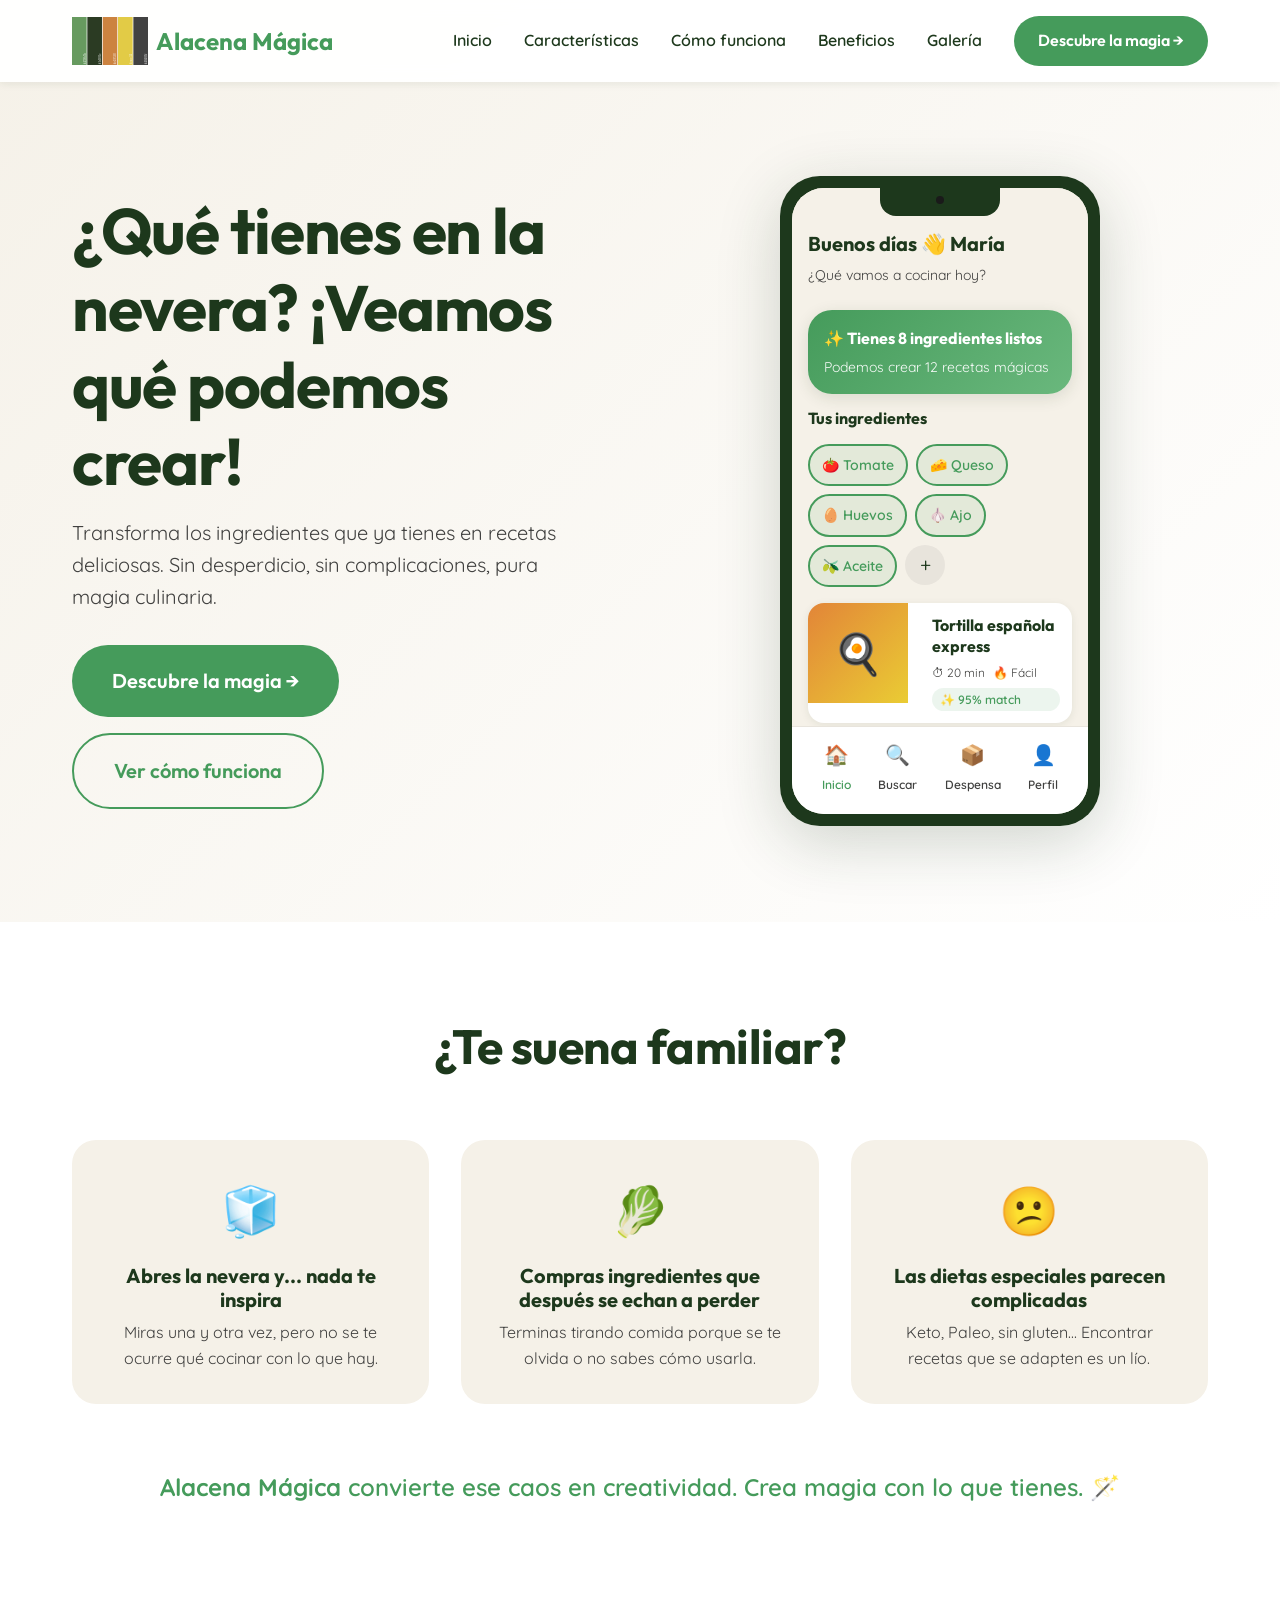
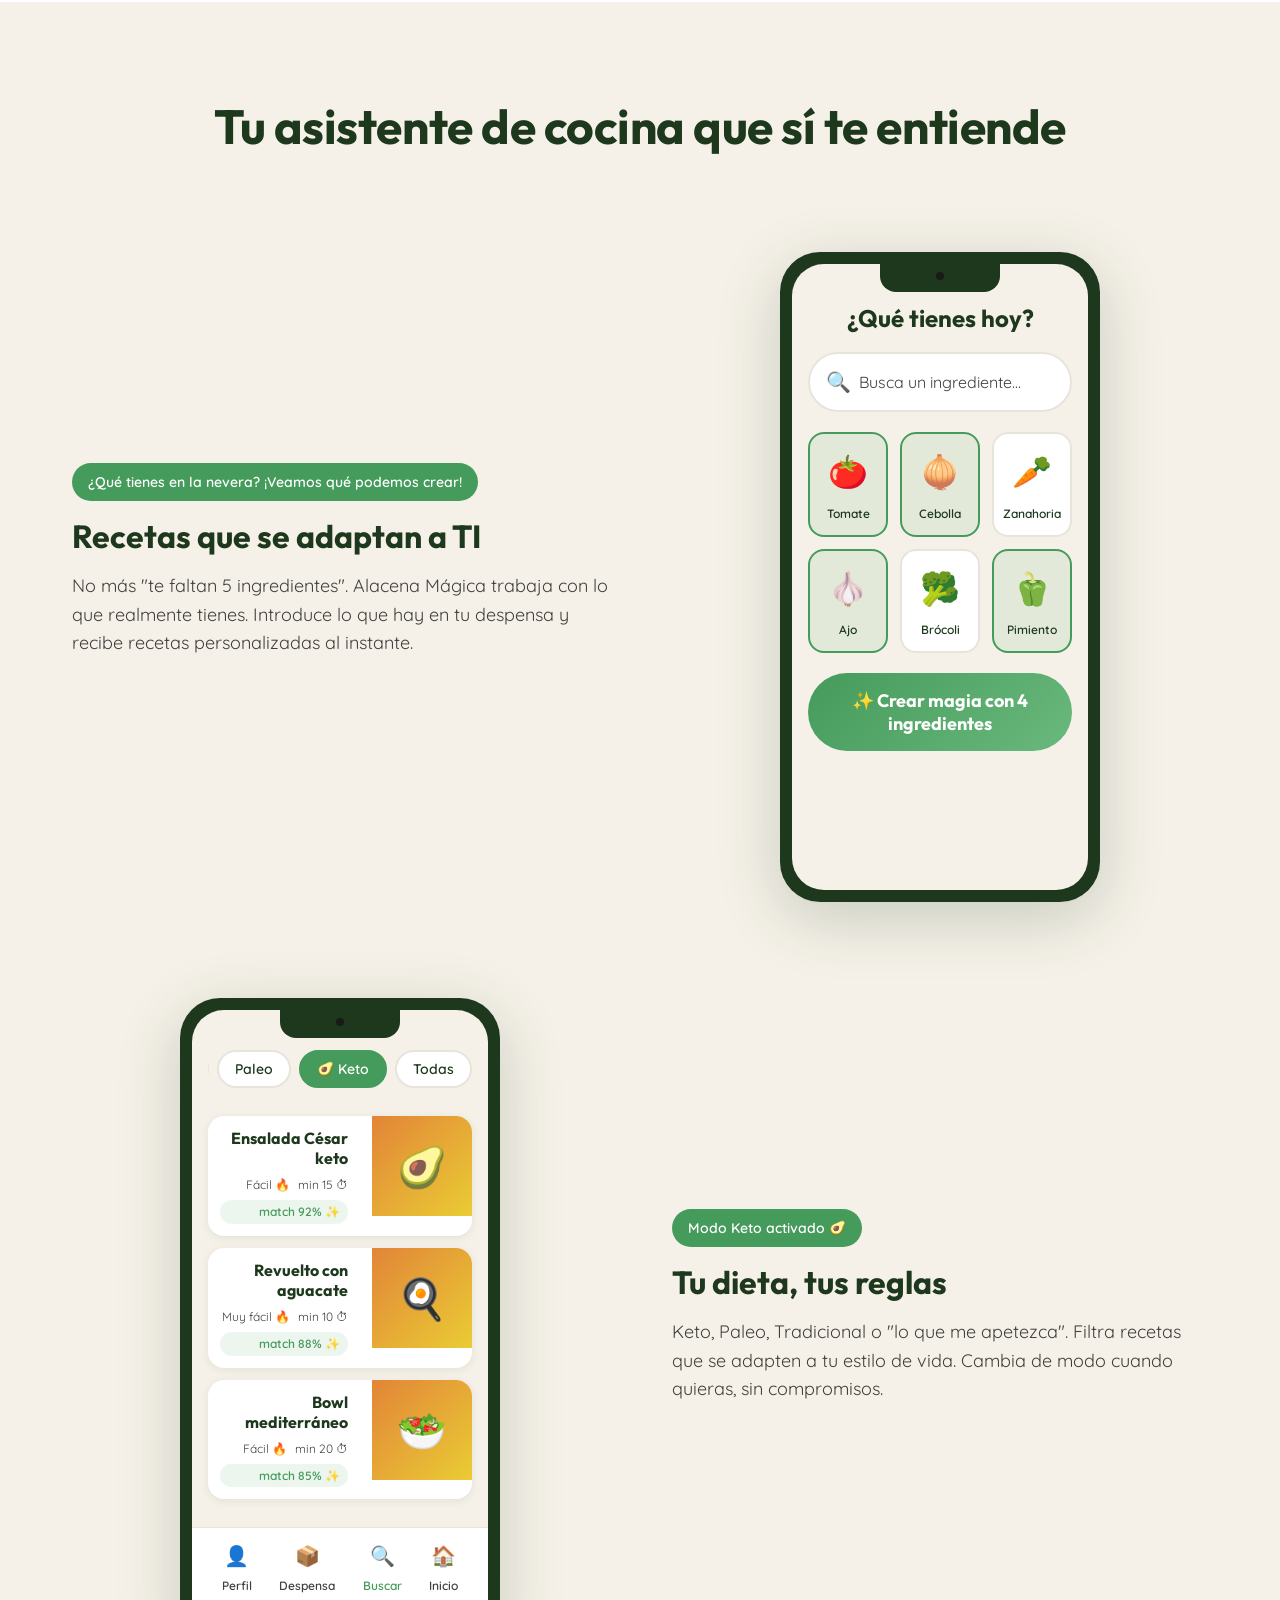
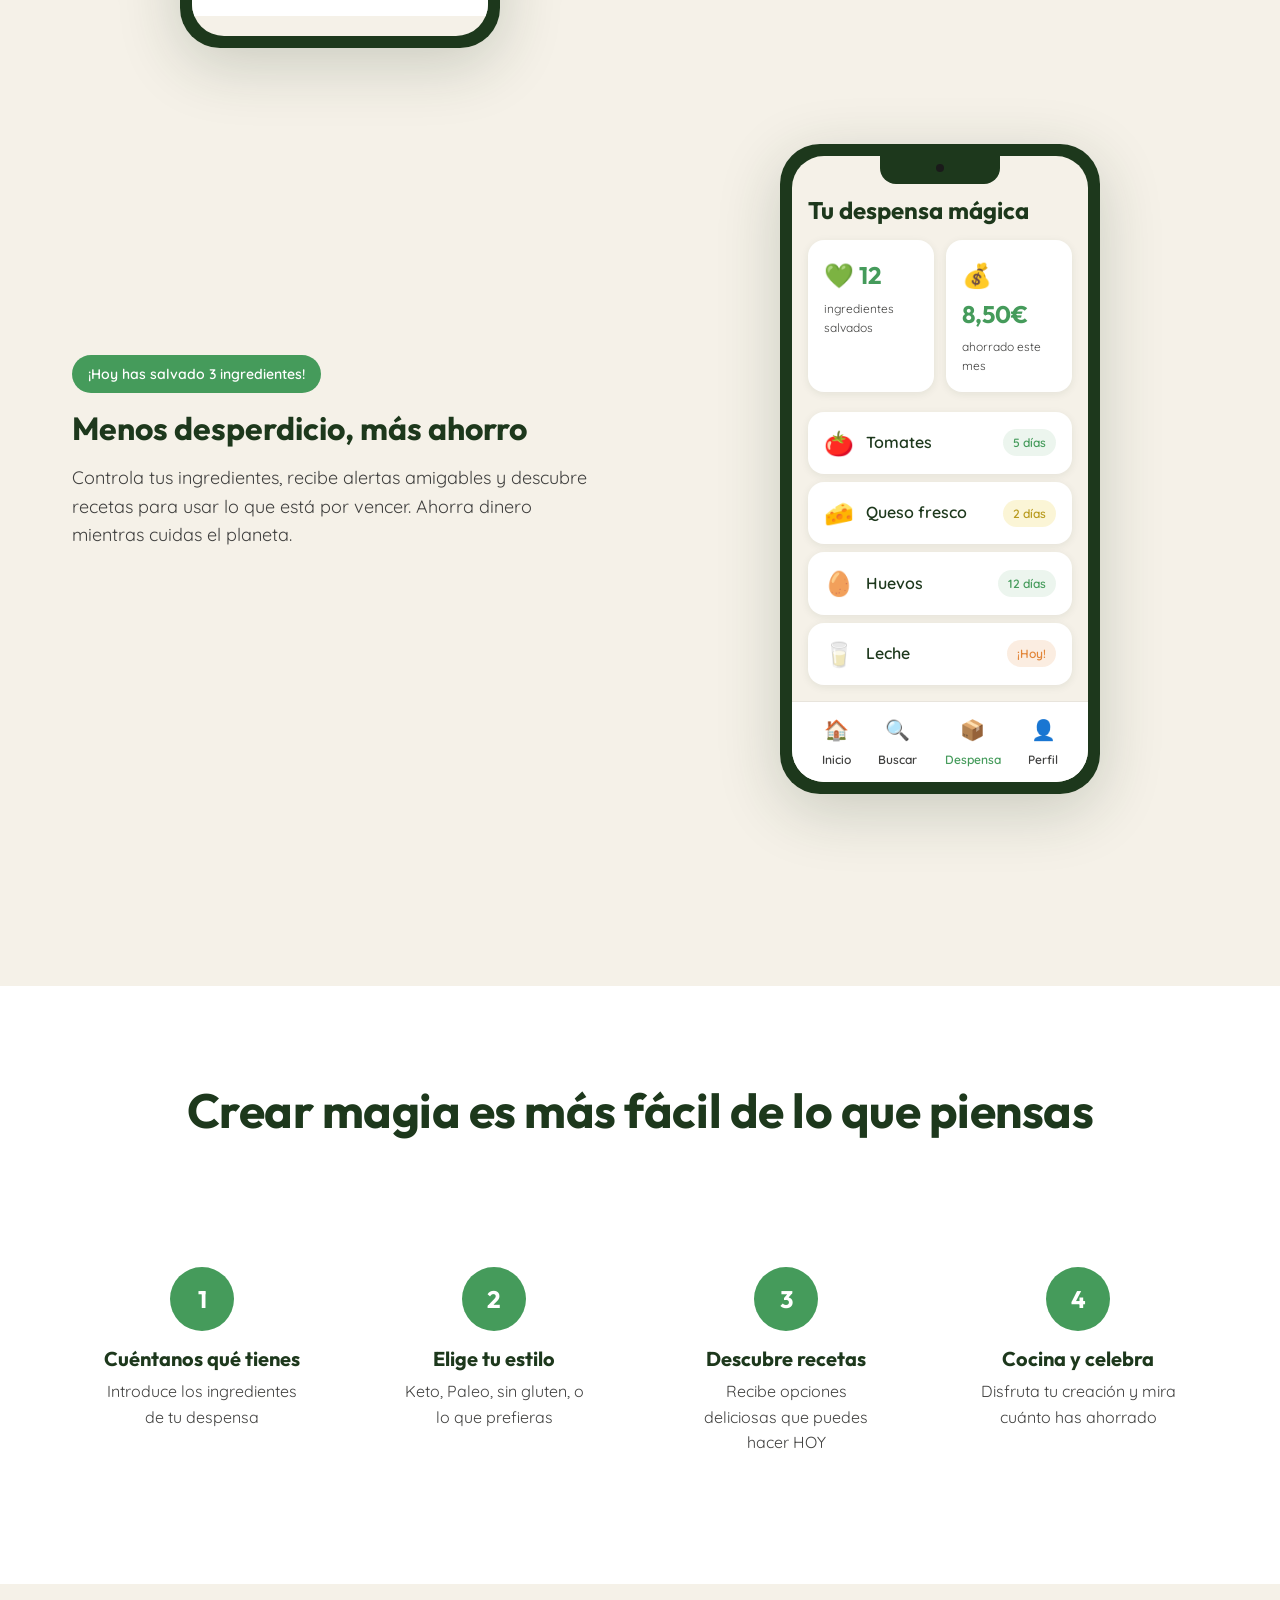
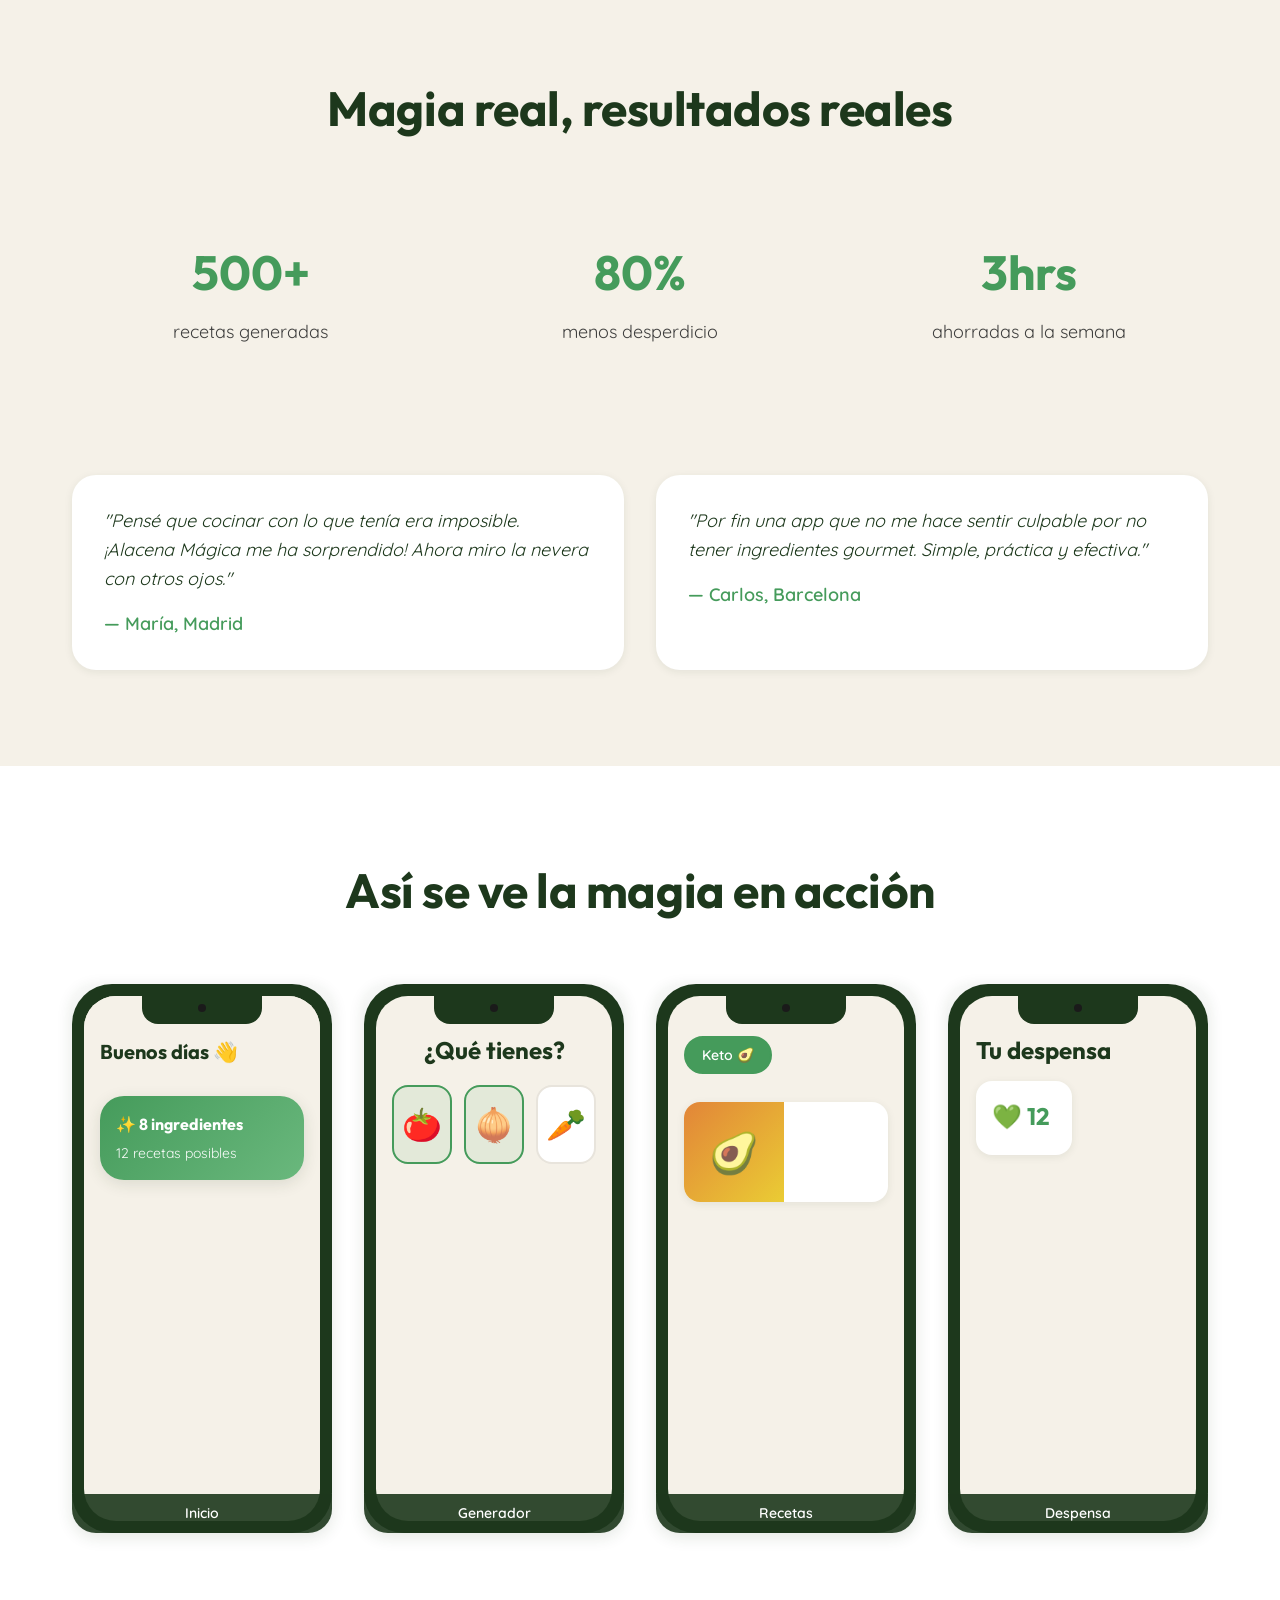
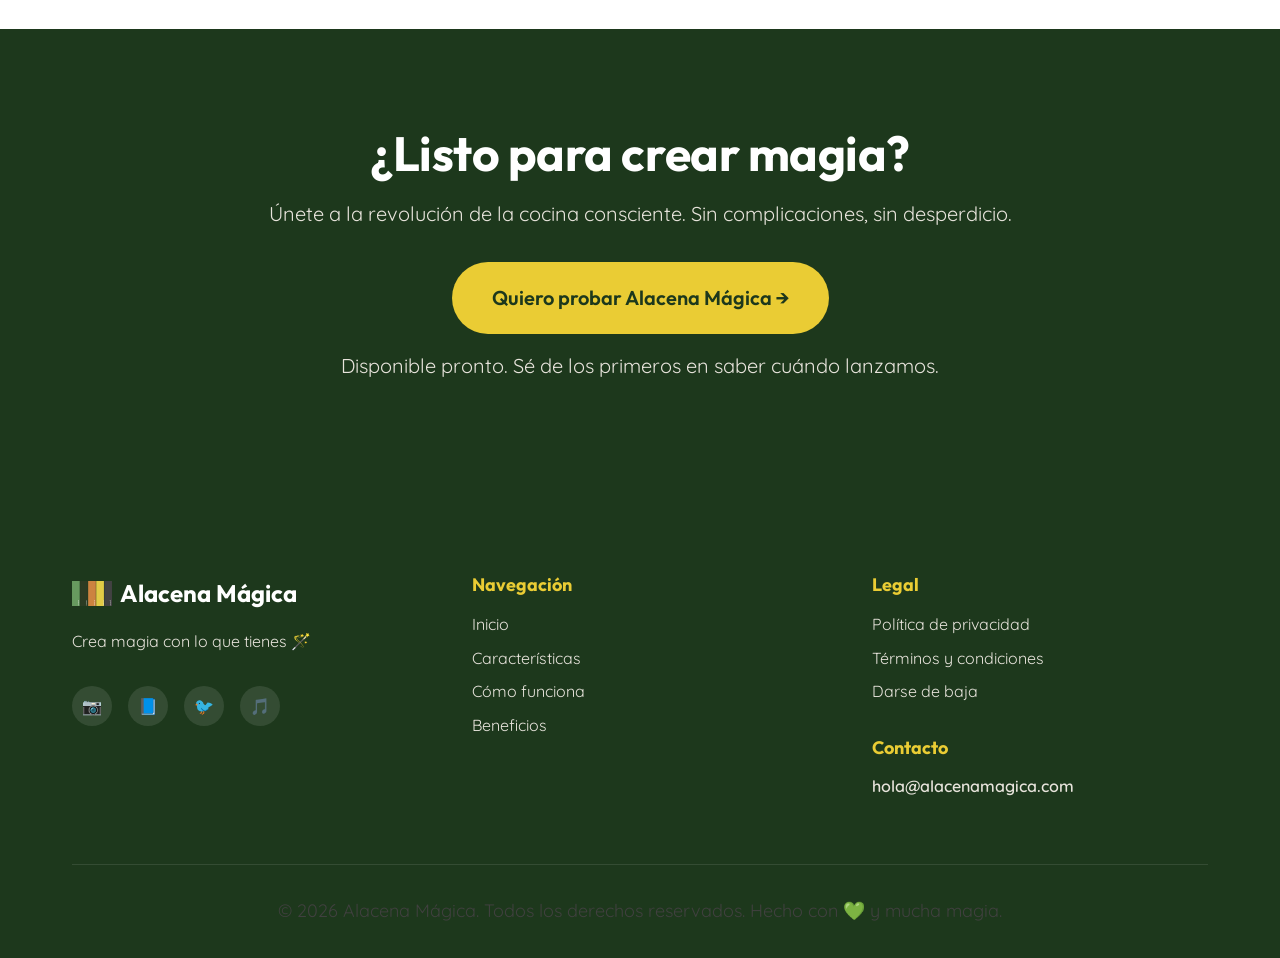
==== index.html @ 99052514 "Mover archivos a la raíz" ====
<!DOCTYPE html>
<html lang="es">
<head>
  <meta charset="UTF-8">
  <meta name="viewport" content="width=device-width, initial-scale=1.0">
  <meta name="description" content="Alacena Mágica - Transforma los ingredientes que ya tienes en recetas deliciosas. Sin desperdicio, sin complicaciones, pura magia culinaria.">
  <meta name="keywords" content="recetas, cocina, ingredientes, despensa, comida, app, foodtech, desperdicio cero">
  <meta name="author" content="Alacena Mágica">
  <meta name="theme-color" content="#459b5b">
  
  <!-- Open Graph / Social Media -->
  <meta property="og:type" content="website">
  <meta property="og:title" content="Alacena Mágica - Crea magia con lo que tienes">
  <meta property="og:description" content="Transforma los ingredientes que ya tienes en recetas deliciosas. Sin desperdicio, sin complicaciones.">
  <meta property="og:image" content="assets/logos/Alacena_Magica_Logo.svg">
  
  <title>Alacena Mágica - Crea magia con lo que tienes</title>
  
  <!-- Google Fonts -->
  <link rel="preconnect" href="https://fonts.googleapis.com">
  <link rel="preconnect" href="https://fonts.gstatic.com" crossorigin>
  <link href="https://fonts.googleapis.com/css2?family=Outfit:wght@400;600;700&family=Quicksand:wght@400;500;600;700&display=swap" rel="stylesheet">
  
  <!-- Stylesheets -->
  <link rel="stylesheet" href="css/styles.css">
  <link rel="stylesheet" href="css/components.css">
  
  <!-- Favicon -->
  <link rel="icon" type="image/svg+xml" href="assets/logos/Alacena_Magica_Logo.svg">
</head>
<body>
  <!-- ═══════════════════════════════════════════════════
       HEADER & NAVEGACIÓN
       ═══════════════════════════════════════════════════ -->
  <header class="header" role="banner">
    <nav class="nav" aria-label="Navegación principal">
      <a href="index.html" class="nav-logo" aria-label="Alacena Mágica - Inicio">
        <img src="assets/logos/Alacena_Magica_Logo.svg" alt="Logo Alacena Mágica - Cuchara mágica" width="48" height="48">
        <span>Alacena Mágica</span>
      </a>
      
      <button class="nav-toggle" aria-label="Abrir menú" aria-expanded="false" aria-controls="nav-menu">
        <span></span>
        <span></span>
        <span></span>
      </button>
      
      <ul class="nav-menu" id="nav-menu">
        <li><a href="#hero" class="nav-link">Inicio</a></li>
        <li><a href="#features" class="nav-link">Características</a></li>
        <li><a href="#how-it-works" class="nav-link">Cómo funciona</a></li>
        <li><a href="#benefits" class="nav-link">Beneficios</a></li>
        <li><a href="#gallery" class="nav-link">Galería</a></li>
        <li><a href="#final-cta" class="btn btn-primary btn-sm">Descubre la magia →</a></li>
      </ul>
    </nav>
  </header>
  
  <main role="main">
    <!-- ═══════════════════════════════════════════════════
         SECCIÓN 1: HERO
         ═══════════════════════════════════════════════════ -->
    <section id="hero" class="hero section" aria-labelledby="hero-title">
      <div class="container">
        <div class="hero-grid">
          <div class="hero-content fade-in">
            <h1 id="hero-title" class="hero-title">¿Qué tienes en la nevera? ¡Veamos qué podemos crear!</h1>
            <p class="hero-subtitle">Transforma los ingredientes que ya tienes en recetas deliciosas. Sin desperdicio, sin complicaciones, pura magia culinaria.</p>
            <div class="hero-cta">
              <a href="#final-cta" class="btn btn-primary btn-lg">Descubre la magia →</a>
              <a href="#features" class="btn btn-secondary btn-lg">Ver cómo funciona</a>
            </div>
          </div>
          
          <div class="hero-mockup fade-in">
            <!-- Mockup 1: Home Screen -->
            <div class="phone-mockup" role="img" aria-label="Pantalla de inicio de Alacena Mágica mostrando saludo, tarjeta mágica, ingredientes y receta sugerida">
              <div class="phone-screen">
                <div class="app-header">
                  <div class="app-greeting">Buenos días 👋 María</div>
                  <div class="app-subtitle">¿Qué vamos a cocinar hoy?</div>
                </div>
                
                <div class="magic-card">
                  <div class="magic-card-title">✨ Tienes 8 ingredientes listos</div>
                  <div class="magic-card-text">Podemos crear 12 recetas mágicas</div>
                </div>
                
                <div class="ingredients-section">
                  <div class="ingredients-title">Tus ingredientes</div>
                  <div class="chips-container">
                    <span class="chip selected">🍅 Tomate</span>
                    <span class="chip selected">🧀 Queso</span>
                    <span class="chip selected">🥚 Huevos</span>
                    <span class="chip selected">🧄 Ajo</span>
                    <span class="chip selected">🫒 Aceite</span>
                    <span class="chip-add" aria-label="Añadir ingrediente">+</span>
                  </div>
                </div>
                
                <div class="recipe-section">
                  <div class="recipe-card">
                    <div class="recipe-thumbnail">🍳</div>
                    <div class="recipe-info">
                      <div class="recipe-title">Tortilla española express</div>
                      <div class="recipe-meta">
                        <span>⏱ 20 min</span>
                        <span>🔥 Fácil</span>
                      </div>
                      <span class="recipe-match">✨ 95% match</span>
                    </div>
                  </div>
                </div>
                
                <nav class="app-nav" aria-label="Navegación de la app">
                  <a href="#" class="nav-item active" aria-label="Inicio">
                    <span class="nav-item-icon">🏠</span>
                    <span>Inicio</span>
                  </a>
                  <a href="#" class="nav-item" aria-label="Buscar">
                    <span class="nav-item-icon">🔍</span>
                    <span>Buscar</span>
                  </a>
                  <a href="#" class="nav-item" aria-label="Despensa">
                    <span class="nav-item-icon">📦</span>
                    <span>Despensa</span>
                  </a>
                  <a href="#" class="nav-item" aria-label="Perfil">
                    <span class="nav-item-icon">👤</span>
                    <span>Perfil</span>
                  </a>
                </nav>
              </div>
            </div>
          </div>
        </div>
      </div>
    </section>
    
    <!-- ═══════════════════════════════════════════════════
         SECCIÓN 2: PROBLEM/SOLUTION
         ═══════════════════════════════════════════════════ -->
    <section class="problem-solution section" aria-labelledby="problem-title">
      <div class="container">
        <h2 id="problem-title" class="problem-title fade-in">¿Te suena familiar?</h2>
        
        <div class="problem-grid">
          <article class="problem-card fade-in">
            <div class="problem-icon" aria-hidden="true">🧊</div>
            <h3>Abres la nevera y... nada te inspira</h3>
            <p>Miras una y otra vez, pero no se te ocurre qué cocinar con lo que hay.</p>
          </article>
          
          <article class="problem-card fade-in">
            <div class="problem-icon" aria-hidden="true">🥬</div>
            <h3>Compras ingredientes que después se echan a perder</h3>
            <p>Terminas tirando comida porque se te olvida o no sabes cómo usarla.</p>
          </article>
          
          <article class="problem-card fade-in">
            <div class="problem-icon" aria-hidden="true">😕</div>
            <h3>Las dietas especiales parecen complicadas</h3>
            <p>Keto, Paleo, sin gluten... Encontrar recetas que se adapten es un lío.</p>
          </article>
        </div>
        
        <p class="solution-text fade-in">
          <strong>Alacena Mágica</strong> convierte ese caos en creatividad. Crea magia con lo que tienes. 🪄
        </p>
      </div>
    </section>
    
    <!-- ═══════════════════════════════════════════════════
         SECCIÓN 3: FEATURES
         ═══════════════════════════════════════════════════ -->
    <section id="features" class="features section" aria-labelledby="features-title">
      <div class="container">
        <h2 id="features-title" class="features-title fade-in">Tu asistente de cocina que sí te entiende</h2>
        
        <!-- Feature 1 -->
        <div class="feature-block fade-in">
          <div class="feature-content">
            <span class="feature-microcopy">¿Qué tienes en la nevera? ¡Veamos qué podemos crear!</span>
            <h3>Recetas que se adaptan a TI</h3>
            <p>No más "te faltan 5 ingredientes". Alacena Mágica trabaja con lo que realmente tienes. Introduce lo que hay en tu despensa y recibe recetas personalizadas al instante.</p>
          </div>
          
          <div class="feature-mockup">
            <!-- Mockup 2: Recipe Generator -->
            <div class="phone-mockup" role="img" aria-label="Generador de recetas con selección de ingredientes">
              <div class="phone-screen">
                <div class="generator-screen">
                  <h3 class="generator-title">¿Qué tienes hoy?</h3>
                  
                  <div class="search-bar">
                    <span class="search-icon" aria-hidden="true">🔍</span>
                    <input type="text" placeholder="Busca un ingrediente..." aria-label="Buscar ingrediente">
                  </div>
                  
                  <div class="categories-grid">
                    <div class="category-item selected">
                      <span class="category-emoji" aria-hidden="true">🍅</span>
                      <span class="category-name">Tomate</span>
                    </div>
                    <div class="category-item selected">
                      <span class="category-emoji" aria-hidden="true">🧅</span>
                      <span class="category-name">Cebolla</span>
                    </div>
                    <div class="category-item">
                      <span class="category-emoji" aria-hidden="true">🥕</span>
                      <span class="category-name">Zanahoria</span>
                    </div>
                    <div class="category-item selected">
                      <span class="category-emoji" aria-hidden="true">🧄</span>
                      <span class="category-name">Ajo</span>
                    </div>
                    <div class="category-item">
                      <span class="category-emoji" aria-hidden="true">🥦</span>
                      <span class="category-name">Brócoli</span>
                    </div>
                    <div class="category-item selected">
                      <span class="category-emoji" aria-hidden="true">🫑</span>
                      <span class="category-name">Pimiento</span>
                    </div>
                  </div>
                  
                  <button class="generate-btn">✨ Crear magia con 4 ingredientes</button>
                </div>
              </div>
            </div>
          </div>
        </div>
        
        <!-- Feature 2 -->
        <div class="feature-block reverse fade-in">
          <div class="feature-content">
            <span class="feature-microcopy">Modo Keto activado 🥑</span>
            <h3>Tu dieta, tus reglas</h3>
            <p>Keto, Paleo, Tradicional o "lo que me apetezca". Filtra recetas que se adapten a tu estilo de vida. Cambia de modo cuando quieras, sin compromisos.</p>
          </div>
          
          <div class="feature-mockup">
            <!-- Mockup 3: Recipe List -->
            <div class="phone-mockup" role="img" aria-label="Lista de recetas con filtros de dieta">
              <div class="phone-screen">
                <div class="recipe-list-screen">
                  <div class="filters-container">
                    <button class="filter-chip">Todas</button>
                    <button class="filter-chip active">Keto 🥑</button>
                    <button class="filter-chip">Paleo</button>
                    <button class="filter-chip">Vegana</button>
                  </div>
                  
                  <div class="recipe-card">
                    <div class="recipe-thumbnail">🥑</div>
                    <div class="recipe-info">
                      <div class="recipe-title">Ensalada César keto</div>
                      <div class="recipe-meta">
                        <span>⏱ 15 min</span>
                        <span>🔥 Fácil</span>
                      </div>
                      <span class="recipe-match">✨ 92% match</span>
                    </div>
                  </div>
                  
                  <div class="recipe-card">
                    <div class="recipe-thumbnail">🍳</div>
                    <div class="recipe-info">
                      <div class="recipe-title">Revuelto con aguacate</div>
                      <div class="recipe-meta">
                        <span>⏱ 10 min</span>
                        <span>🔥 Muy fácil</span>
                      </div>
                      <span class="recipe-match">✨ 88% match</span>
                    </div>
                  </div>
                  
                  <div class="recipe-card">
                    <div class="recipe-thumbnail">🥗</div>
                    <div class="recipe-info">
                      <div class="recipe-title">Bowl mediterráneo</div>
                      <div class="recipe-meta">
                        <span>⏱ 20 min</span>
                        <span>🔥 Fácil</span>
                      </div>
                      <span class="recipe-match">✨ 85% match</span>
                    </div>
                  </div>
                </div>
                
                <nav class="app-nav" aria-label="Navegación de la app">
                  <a href="#" class="nav-item" aria-label="Inicio">
                    <span class="nav-item-icon">🏠</span>
                    <span>Inicio</span>
                  </a>
                  <a href="#" class="nav-item active" aria-label="Buscar">
                    <span class="nav-item-icon">🔍</span>
                    <span>Buscar</span>
                  </a>
                  <a href="#" class="nav-item" aria-label="Despensa">
                    <span class="nav-item-icon">📦</span>
                    <span>Despensa</span>
                  </a>
                  <a href="#" class="nav-item" aria-label="Perfil">
                    <span class="nav-item-icon">👤</span>
                    <span>Perfil</span>
                  </a>
                </nav>
              </div>
            </div>
          </div>
        </div>
        
        <!-- Feature 3 -->
        <div class="feature-block fade-in">
          <div class="feature-content">
            <span class="feature-microcopy">¡Hoy has salvado 3 ingredientes!</span>
            <h3>Menos desperdicio, más ahorro</h3>
            <p>Controla tus ingredientes, recibe alertas amigables y descubre recetas para usar lo que está por vencer. Ahorra dinero mientras cuidas el planeta.</p>
          </div>
          
          <div class="feature-mockup">
            <!-- Mockup 4: Pantry Dashboard -->
            <div class="phone-mockup" role="img" aria-label="Dashboard de despensa con estadísticas de ahorro">
              <div class="phone-screen">
                <div class="pantry-screen">
                  <h3 class="pantry-title">Tu despensa mágica</h3>
                  
                  <div class="pantry-stats">
                    <div class="pantry-stat">
                      <div class="pantry-stat-value">💚 12</div>
                      <div class="pantry-stat-label">ingredientes salvados</div>
                    </div>
                    <div class="pantry-stat">
                      <div class="pantry-stat-value">💰 8,50€</div>
                      <div class="pantry-stat-label">ahorrado este mes</div>
                    </div>
                  </div>
                  
                  <div class="pantry-list">
                    <div class="pantry-item">
                      <div class="pantry-item-info">
                        <span class="pantry-item-emoji" aria-hidden="true">🍅</span>
                        <span class="pantry-item-name">Tomates</span>
                      </div>
                      <span class="pantry-item-days ok">5 días</span>
                    </div>
                    
                    <div class="pantry-item">
                      <div class="pantry-item-info">
                        <span class="pantry-item-emoji" aria-hidden="true">🧀</span>
                        <span class="pantry-item-name">Queso fresco</span>
                      </div>
                      <span class="pantry-item-days warning">2 días</span>
                    </div>
                    
                    <div class="pantry-item">
                      <div class="pantry-item-info">
                        <span class="pantry-item-emoji" aria-hidden="true">🥚</span>
                        <span class="pantry-item-name">Huevos</span>
                      </div>
                      <span class="pantry-item-days ok">12 días</span>
                    </div>
                    
                    <div class="pantry-item">
                      <div class="pantry-item-info">
                        <span class="pantry-item-emoji" aria-hidden="true">🥛</span>
                        <span class="pantry-item-name">Leche</span>
                      </div>
                      <span class="pantry-item-days urgent">¡Hoy!</span>
                    </div>
                  </div>
                </div>
                
                <nav class="app-nav" aria-label="Navegación de la app">
                  <a href="#" class="nav-item" aria-label="Inicio">
                    <span class="nav-item-icon">🏠</span>
                    <span>Inicio</span>
                  </a>
                  <a href="#" class="nav-item" aria-label="Buscar">
                    <span class="nav-item-icon">🔍</span>
                    <span>Buscar</span>
                  </a>
                  <a href="#" class="nav-item active" aria-label="Despensa">
                    <span class="nav-item-icon">📦</span>
                    <span>Despensa</span>
                  </a>
                  <a href="#" class="nav-item" aria-label="Perfil">
                    <span class="nav-item-icon">👤</span>
                    <span>Perfil</span>
                  </a>
                </nav>
              </div>
            </div>
          </div>
        </div>
      </div>
    </section>
    
    <!-- ═══════════════════════════════════════════════════
         SECCIÓN 4: HOW IT WORKS
         ═══════════════════════════════════════════════════ -->
    <section id="how-it-works" class="how-it-works section" aria-labelledby="how-title">
      <div class="container">
        <h2 id="how-title" class="how-title fade-in">Crear magia es más fácil de lo que piensas</h2>
        
        <div class="how-steps">
          <article class="how-step fade-in">
            <div class="step-number">1</div>
            <h3>Cuéntanos qué tienes</h3>
            <p>Introduce los ingredientes de tu despensa</p>
          </article>
          
          <article class="how-step fade-in">
            <div class="step-number">2</div>
            <h3>Elige tu estilo</h3>
            <p>Keto, Paleo, sin gluten, o lo que prefieras</p>
          </article>
          
          <article class="how-step fade-in">
            <div class="step-number">3</div>
            <h3>Descubre recetas</h3>
            <p>Recibe opciones deliciosas que puedes hacer HOY</p>
          </article>
          
          <article class="how-step fade-in">
            <div class="step-number">4</div>
            <h3>Cocina y celebra</h3>
            <p>Disfruta tu creación y mira cuánto has ahorrado</p>
          </article>
        </div>
      </div>
    </section>
    
    <!-- ═══════════════════════════════════════════════════
         SECCIÓN 5: BENEFITS / SOCIAL PROOF
         ═══════════════════════════════════════════════════ -->
    <section id="benefits" class="benefits section" aria-labelledby="benefits-title">
      <div class="container">
        <h2 id="benefits-title" class="benefits-title fade-in">Magia real, resultados reales</h2>
        
        <div class="stats-grid">
          <div class="stat-card fade-in">
            <div class="stat-number">500+</div>
            <div class="stat-label">recetas generadas</div>
          </div>
          
          <div class="stat-card fade-in">
            <div class="stat-number">80%</div>
            <div class="stat-label">menos desperdicio</div>
          </div>
          
          <div class="stat-card fade-in">
            <div class="stat-number">3hrs</div>
            <div class="stat-label">ahorradas a la semana</div>
          </div>
        </div>
        
        <div class="testimonials-grid">
          <article class="testimonial-card fade-in">
            <p class="testimonial-text">"Pensé que cocinar con lo que tenía era imposible. ¡Alacena Mágica me ha sorprendido! Ahora miro la nevera con otros ojos."</p>
            <p class="testimonial-author">— María, Madrid</p>
          </article>
          
          <article class="testimonial-card fade-in">
            <p class="testimonial-text">"Por fin una app que no me hace sentir culpable por no tener ingredientes gourmet. Simple, práctica y efectiva."</p>
            <p class="testimonial-author">— Carlos, Barcelona</p>
          </article>
        </div>
      </div>
    </section>
    
    <!-- ═══════════════════════════════════════════════════
         SECCIÓN 6: GALLERY
         ═══════════════════════════════════════════════════ -->
    <section id="gallery" class="gallery section" aria-labelledby="gallery-title">
      <div class="container">
        <h2 id="gallery-title" class="gallery-title fade-in">Así se ve la magia en acción</h2>
        
        <div class="gallery-grid">
          <div class="gallery-item fade-in">
            <div class="gallery-mockup-wrapper">
              <div class="phone-mockup">
                <div class="phone-screen">
                  <div class="app-header">
                    <div class="app-greeting">Buenos días 👋</div>
                  </div>
                  <div class="magic-card">
                    <div class="magic-card-title">✨ 8 ingredientes</div>
                    <div class="magic-card-text">12 recetas posibles</div>
                  </div>
                </div>
              </div>
            </div>
            <div class="gallery-label">Inicio</div>
          </div>
          
          <div class="gallery-item fade-in">
            <div class="gallery-mockup-wrapper">
              <div class="phone-mockup">
                <div class="phone-screen">
                  <div class="generator-screen">
                    <h3 class="generator-title">¿Qué tienes?</h3>
                    <div class="categories-grid">
                      <div class="category-item selected"><span class="category-emoji">🍅</span></div>
                      <div class="category-item selected"><span class="category-emoji">🧅</span></div>
                      <div class="category-item"><span class="category-emoji">🥕</span></div>
                    </div>
                  </div>
                </div>
              </div>
            </div>
            <div class="gallery-label">Generador</div>
          </div>
          
          <div class="gallery-item fade-in">
            <div class="gallery-mockup-wrapper">
              <div class="phone-mockup">
                <div class="phone-screen">
                  <div class="recipe-list-screen">
                    <div class="filters-container">
                      <button class="filter-chip active">Keto 🥑</button>
                    </div>
                    <div class="recipe-card">
                      <div class="recipe-thumbnail">🥑</div>
                    </div>
                  </div>
                </div>
              </div>
            </div>
            <div class="gallery-label">Recetas</div>
          </div>
          
          <div class="gallery-item fade-in">
            <div class="gallery-mockup-wrapper">
              <div class="phone-mockup">
                <div class="phone-screen">
                  <div class="pantry-screen">
                    <h3 class="pantry-title">Tu despensa</h3>
                    <div class="pantry-stats">
                      <div class="pantry-stat">
                        <div class="pantry-stat-value">💚 12</div>
                      </div>
                    </div>
                  </div>
                </div>
              </div>
            </div>
            <div class="gallery-label">Despensa</div>
          </div>
        </div>
      </div>
    </section>
    
    <!-- ═══════════════════════════════════════════════════
         SECCIÓN 7: FINAL CTA
         ═══════════════════════════════════════════════════ -->
    <section id="final-cta" class="final-cta section" aria-labelledby="final-cta-title">
      <div class="container">
        <h2 id="final-cta-title" class="fade-in">¿Listo para crear magia?</h2>
        <p class="fade-in">Únete a la revolución de la cocina consciente. Sin complicaciones, sin desperdicio.</p>
        <a href="gracias.html" class="btn btn-accent btn-lg fade-in">Quiero probar Alacena Mágica →</a>
        <p class="final-cta-micro fade-in">Disponible pronto. Sé de los primeros en saber cuándo lanzamos.</p>
      </div>
    </section>
  </main>
  
  <!-- ═══════════════════════════════════════════════════
       FOOTER
       ═══════════════════════════════════════════════════ -->
  <footer class="footer" role="contentinfo">
    <div class="container">
      <div class="footer-grid">
        <div class="footer-brand">
          <div class="footer-logo">
            <img src="assets/logos/Alacena_Magica_Logo.svg" alt="Logo Alacena Mágica" width="40" height="40">
            <span>Alacena Mágica</span>
          </div>
          <p class="footer-tagline">Crea magia con lo que tienes 🪄</p>
          
          <div class="footer-social">
            <a href="#" class="social-link" aria-label="Instagram">
              <span aria-hidden="true">📷</span>
            </a>
            <a href="#" class="social-link" aria-label="Facebook">
              <span aria-hidden="true">📘</span>
            </a>
            <a href="#" class="social-link" aria-label="Twitter">
              <span aria-hidden="true">🐦</span>
            </a>
            <a href="#" class="social-link" aria-label="TikTok">
              <span aria-hidden="true">🎵</span>
            </a>
          </div>
        </div>
        
        <div class="footer-links">
          <h4>Navegación</h4>
          <ul>
            <li><a href="#hero">Inicio</a></li>
            <li><a href="#features">Características</a></li>
            <li><a href="#how-it-works">Cómo funciona</a></li>
            <li><a href="#benefits">Beneficios</a></li>
          </ul>
        </div>
        
        <div class="footer-links">
          <h4>Legal</h4>
          <ul>
            <li><a href="privacy.html">Política de privacidad</a></li>
            <li><a href="terms.html">Términos y condiciones</a></li>
            <li><a href="unsubscribe.html">Darse de baja</a></li>
          </ul>
          
          <h4 style="margin-top: var(--space-md);">Contacto</h4>
          <ul>
            <li><a href="mailto:hola@alacenamagica.com" class="footer-email">hola@alacenamagica.com</a></li>
          </ul>
        </div>
      </div>
      
      <div class="footer-bottom">
        <p>&copy; 2026 Alacena Mágica. Todos los derechos reservados. Hecho con 💚 y mucha magia.</p>
      </div>
    </div>
  </footer>
  
  <!-- JavaScript Principal -->
  <script src="js/main.js"></script>
</body>
</html>
---- css/styles.css ----
/* ═══════════════════════════════════════════════════
   VARIABLES CSS & CONFIGURACIÓN GLOBAL
   Alacena Mágica - Design System
   ═══════════════════════════════════════════════════ */

:root {
  /* Paleta de Colores */
  --verde-marca: #459b5b;
  --verde-oscuro: #1d381c;
  --terracota: #e28538;
  --amarillo: #eacc34;
  --gris-oscuro: #40403f;
  --crema: #f5f1e8;
  --blanco: #ffffff;
  --gris-claro: #e8e4dc;
  
  /* Gradientes */
  --gradiente-magico: linear-gradient(135deg, var(--verde-marca) 0%, #6ab87d 100%);
  --gradiente-receta: linear-gradient(135deg, var(--terracota) 0%, var(--amarillo) 100%);
  --gradiente-hero: linear-gradient(135deg, var(--crema) 0%, #fff 100%);
  
  /* Tipografías */
  --font-display: 'Outfit', sans-serif;
  --font-body: 'Quicksand', sans-serif;
  
  /* Espaciado */
  --space-xs: 0.5rem;
  --space-sm: 1rem;
  --space-md: 2rem;
  --space-lg: 4rem;
  --space-xl: 6rem;
  
  /* Border Radius */
  --radius-sm: 8px;
  --radius-md: 16px;
  --radius-lg: 24px;
  --radius-xl: 40px;
  --radius-full: 9999px;
  
  /* Sombras */
  --shadow-sm: 0 2px 8px rgba(29, 56, 28, 0.08);
  --shadow-md: 0 4px 16px rgba(29, 56, 28, 0.12);
  --shadow-lg: 0 8px 32px rgba(29, 56, 28, 0.16);
  --shadow-xl: 0 16px 64px rgba(29, 56, 28, 0.2);
  
  /* Transiciones */
  --transition-fast: 0.2s ease;
  --transition-normal: 0.3s ease;
  --transition-slow: 0.5s ease;
  
  /* Z-index layers */
  --z-base: 1;
  --z-dropdown: 100;
  --z-sticky: 200;
  --z-modal: 300;
  --z-tooltip: 400;
}

/* ═══════════════════════════════════════════════════
   RESET & BASE
   ═══════════════════════════════════════════════════ */

*, *::before, *::after {
  box-sizing: border-box;
  margin: 0;
  padding: 0;
}

html {
  scroll-behavior: smooth;
  font-size: 16px;
}

body {
  font-family: var(--font-body);
  color: var(--verde-oscuro);
  background-color: var(--blanco);
  line-height: 1.6;
  overflow-x: hidden;
}

img {
  max-width: 100%;
  height: auto;
  display: block;
}

a {
  text-decoration: none;
  color: inherit;
  transition: color var(--transition-fast);
}

ul, ol {
  list-style: none;
}

button {
  font-family: inherit;
  cursor: pointer;
  border: none;
  background: none;
}

input, textarea {
  font-family: inherit;
  font-size: inherit;
}

/* ═══════════════════════════════════════════════════
   TIPOGRAFÍA
   ═══════════════════════════════════════════════════ */

h1, h2, h3, h4, h5, h6 {
  font-family: var(--font-display);
  font-weight: 700;
  line-height: 1.2;
}

h1 {
  font-size: clamp(2.5rem, 5vw, 4rem);
  letter-spacing: -0.02em;
}

h2 {
  font-size: clamp(2rem, 4vw, 3rem);
  letter-spacing: -0.01em;
}

h3 {
  font-size: clamp(1.5rem, 3vw, 2rem);
}

p {
  font-size: 1.125rem;
  color: var(--gris-oscuro);
}

.text-center {
  text-align: center;
}

.text-brand {
  color: var(--verde-marca);
}

.text-terracota {
  color: var(--terracota);
}

/* ═══════════════════════════════════════════════════
   UTILIDADES
   ═══════════════════════════════════════════════════ */

.container {
  width: 100%;
  max-width: 1200px;
  margin: 0 auto;
  padding: 0 var(--space-md);
}

.section {
  padding: var(--space-xl) 0;
}

.section-light {
  background-color: var(--crema);
}

.section-dark {
  background-color: var(--verde-oscuro);
  color: var(--blanco);
}

.grid {
  display: grid;
  gap: var(--space-md);
}

.grid-2 {
  grid-template-columns: repeat(2, 1fr);
}

.grid-3 {
  grid-template-columns: repeat(3, 1fr);
}

.grid-4 {
  grid-template-columns: repeat(4, 1fr);
}

.flex {
  display: flex;
}

.flex-center {
  display: flex;
  align-items: center;
  justify-content: center;
}

.flex-between {
  display: flex;
  align-items: center;
  justify-content: space-between;
}

.gap-sm {
  gap: var(--space-sm);
}

.gap-md {
  gap: var(--space-md);
}

.gap-lg {
  gap: var(--space-lg);
}

/* ═══════════════════════════════════════════════════
   BOTONES
   ═══════════════════════════════════════════════════ */

.btn {
  display: inline-flex;
  align-items: center;
  justify-content: center;
  gap: var(--space-xs);
  padding: 1rem 2rem;
  border-radius: var(--radius-full);
  font-family: var(--font-display);
  font-weight: 600;
  font-size: 1.125rem;
  transition: all var(--transition-normal);
  white-space: nowrap;
}

.btn-primary {
  background-color: var(--verde-marca);
  color: var(--blanco);
}

.btn-primary:hover {
  background-color: var(--verde-oscuro);
  transform: translateY(-2px);
  box-shadow: var(--shadow-md);
}

.btn-secondary {
  background-color: transparent;
  color: var(--verde-marca);
  border: 2px solid var(--verde-marca);
}

.btn-secondary:hover {
  background-color: var(--verde-marca);
  color: var(--blanco);
  transform: translateY(-2px);
}

.btn-accent {
  background-color: var(--amarillo);
  color: var(--verde-oscuro);
}

.btn-accent:hover {
  background-color: var(--terracota);
  color: var(--blanco);
  transform: translateY(-2px);
  box-shadow: var(--shadow-md);
}

.btn-outline-light {
  background-color: transparent;
  color: var(--blanco);
  border: 2px solid var(--blanco);
}

.btn-outline-light:hover {
  background-color: var(--blanco);
  color: var(--verde-oscuro);
  transform: translateY(-2px);
}

.btn-lg {
  padding: 1.25rem 2.5rem;
  font-size: 1.25rem;
}

.btn-sm {
  padding: 0.75rem 1.5rem;
  font-size: 1rem;
}

/* ═══════════════════════════════════════════════════
   HEADER & NAVEGACIÓN
   ═══════════════════════════════════════════════════ */

.header {
  position: fixed;
  top: 0;
  left: 0;
  width: 100%;
  z-index: var(--z-sticky);
  background-color: rgba(255, 255, 255, 0.95);
  backdrop-filter: blur(10px);
  box-shadow: var(--shadow-sm);
  transition: all var(--transition-normal);
}

.header.scrolled {
  box-shadow: var(--shadow-md);
}

.nav {
  display: flex;
  align-items: center;
  justify-content: space-between;
  padding: var(--space-sm) var(--space-md);
  max-width: 1200px;
  margin: 0 auto;
}

.nav-logo {
  display: flex;
  align-items: center;
  gap: var(--space-xs);
  font-family: var(--font-display);
  font-weight: 700;
  font-size: 1.5rem;
  color: var(--verde-marca);
}

.nav-logo img {
  height: 48px;
  width: auto;
}

.nav-menu {
  display: flex;
  align-items: center;
  gap: var(--space-md);
}

.nav-link {
  font-weight: 600;
  color: var(--verde-oscuro);
  transition: color var(--transition-fast);
}

.nav-link:hover {
  color: var(--verde-marca);
}

.nav-toggle {
  display: none;
  flex-direction: column;
  gap: 5px;
  padding: 10px;
}

.nav-toggle span {
  display: block;
  width: 25px;
  height: 3px;
  background-color: var(--verde-oscuro);
  border-radius: 2px;
  transition: all var(--transition-fast);
}

.nav-toggle.active span:nth-child(1) {
  transform: rotate(45deg) translate(5px, 5px);
}

.nav-toggle.active span:nth-child(2) {
  opacity: 0;
}

.nav-toggle.active span:nth-child(3) {
  transform: rotate(-45deg) translate(7px, -6px);
}

/* ═══════════════════════════════════════════════════
   HERO SECTION
   ═══════════════════════════════════════════════════ */

.hero {
  padding-top: calc(80px + var(--space-xl));
  padding-bottom: var(--space-xl);
  background: var(--gradiente-hero);
  overflow: hidden;
}

.hero-grid {
  display: grid;
  grid-template-columns: 1fr 1fr;
  gap: var(--space-lg);
  align-items: center;
}

.hero-content {
  padding-right: var(--space-md);
}

.hero-title {
  margin-bottom: var(--space-sm);
  color: var(--verde-oscuro);
}

.hero-subtitle {
  font-size: 1.25rem;
  margin-bottom: var(--space-md);
  color: var(--gris-oscuro);
}

.hero-cta {
  display: flex;
  gap: var(--space-sm);
  flex-wrap: wrap;
}

.hero-mockup {
  display: flex;
  justify-content: center;
  align-items: center;
}

/* ═══════════════════════════════════════════════════
   PROBLEM/SOLUTION SECTION
   ═══════════════════════════════════════════════════ */

.problem-solution {
  background-color: var(--blanco);
}

.problem-title {
  text-align: center;
  margin-bottom: var(--space-lg);
}

.problem-grid {
  display: grid;
  grid-template-columns: repeat(3, 1fr);
  gap: var(--space-md);
  margin-bottom: var(--space-lg);
}

.problem-card {
  background-color: var(--crema);
  padding: var(--space-md);
  border-radius: var(--radius-lg);
  text-align: center;
  transition: transform var(--transition-normal), box-shadow var(--transition-normal);
}

.problem-card:hover {
  transform: translateY(-5px);
  box-shadow: var(--shadow-md);
}

.problem-icon {
  font-size: 3rem;
  margin-bottom: var(--space-sm);
}

.problem-card h3 {
  font-size: 1.25rem;
  margin-bottom: var(--space-xs);
  color: var(--verde-oscuro);
}

.problem-card p {
  font-size: 1rem;
}

.solution-text {
  text-align: center;
  font-size: 1.5rem;
  color: var(--verde-marca);
  font-weight: 600;
}

/* ═══════════════════════════════════════════════════
   FEATURES SECTION
   ═══════════════════════════════════════════════════ */

.features {
  background-color: var(--crema);
}

.features-title {
  text-align: center;
  margin-bottom: var(--space-xl);
}

.feature-block {
  display: grid;
  grid-template-columns: 1fr 1fr;
  gap: var(--space-lg);
  align-items: center;
  margin-bottom: var(--space-xl);
}

.feature-block.reverse {
  direction: rtl;
}

.feature-block.reverse .feature-content {
  direction: ltr;
}

.feature-content h3 {
  margin-bottom: var(--space-sm);
  color: var(--verde-oscuro);
}

.feature-content p {
  margin-bottom: var(--space-md);
}

.feature-microcopy {
  display: inline-block;
  background-color: var(--verde-marca);
  color: var(--blanco);
  padding: 0.5rem 1rem;
  border-radius: var(--radius-full);
  font-weight: 600;
  font-size: 0.875rem;
  margin-bottom: var(--space-sm);
}

.feature-mockup {
  display: flex;
  justify-content: center;
}

/* ═══════════════════════════════════════════════════
   HOW IT WORKS SECTION
   ═══════════════════════════════════════════════════ */

.how-it-works {
  background-color: var(--blanco);
}

.how-title {
  text-align: center;
  margin-bottom: var(--space-xl);
}

.how-steps {
  display: grid;
  grid-template-columns: repeat(4, 1fr);
  gap: var(--space-md);
}

.how-step {
  text-align: center;
  padding: var(--space-md);
}

.step-number {
  display: flex;
  align-items: center;
  justify-content: center;
  width: 64px;
  height: 64px;
  margin: 0 auto var(--space-sm);
  background-color: var(--verde-marca);
  color: var(--blanco);
  border-radius: var(--radius-full);
  font-family: var(--font-display);
  font-weight: 700;
  font-size: 1.5rem;
}

.how-step h3 {
  font-size: 1.25rem;
  margin-bottom: var(--space-xs);
  color: var(--verde-oscuro);
}

.how-step p {
  font-size: 1rem;
}

/* ═══════════════════════════════════════════════════
   BENEFITS / SOCIAL PROOF SECTION
   ═══════════════════════════════════════════════════ */

.benefits {
  background-color: var(--crema);
}

.benefits-title {
  text-align: center;
  margin-bottom: var(--space-lg);
}

.stats-grid {
  display: grid;
  grid-template-columns: repeat(3, 1fr);
  gap: var(--space-md);
  margin-bottom: var(--space-xl);
}

.stat-card {
  text-align: center;
  padding: var(--space-md);
}

.stat-number {
  font-family: var(--font-display);
  font-size: 3rem;
  font-weight: 700;
  color: var(--verde-marca);
  margin-bottom: var(--space-xs);
}

.stat-label {
  font-size: 1.125rem;
  color: var(--gris-oscuro);
}

.testimonials-grid {
  display: grid;
  grid-template-columns: repeat(2, 1fr);
  gap: var(--space-md);
}

.testimonial-card {
  background-color: var(--blanco);
  padding: var(--space-md);
  border-radius: var(--radius-lg);
  box-shadow: var(--shadow-sm);
}

.testimonial-text {
  font-style: italic;
  margin-bottom: var(--space-sm);
  color: var(--verde-oscuro);
}

.testimonial-author {
  font-weight: 600;
  color: var(--verde-marca);
}

/* ═══════════════════════════════════════════════════
   GALLERY SECTION
   ═══════════════════════════════════════════════════ */

.gallery {
  background-color: var(--blanco);
}

.gallery-title {
  text-align: center;
  margin-bottom: var(--space-lg);
}

.gallery-grid {
  display: grid;
  grid-template-columns: repeat(4, 1fr);
  gap: var(--space-md);
}

.gallery-item {
  position: relative;
  border-radius: var(--radius-lg);
  overflow: hidden;
  box-shadow: var(--shadow-md);
  transition: transform var(--transition-normal);
}

.gallery-item:hover {
  transform: scale(1.05);
}

.gallery-label {
  position: absolute;
  bottom: 0;
  left: 0;
  right: 0;
  background-color: rgba(29, 56, 28, 0.9);
  color: var(--blanco);
  padding: var(--space-xs);
  text-align: center;
  font-size: 0.875rem;
  font-weight: 600;
}

/* ═══════════════════════════════════════════════════
   FINAL CTA SECTION
   ═══════════════════════════════════════════════════ */

.final-cta {
  background-color: var(--verde-oscuro);
  color: var(--blanco);
  text-align: center;
}

.final-cta h2 {
  margin-bottom: var(--space-sm);
  color: var(--blanco);
}

.final-cta p {
  color: var(--gris-claro);
  margin-bottom: var(--space-md);
  font-size: 1.25rem;
}

.final-cta .btn {
  margin-bottom: var(--space-sm);
}

.final-cta-micro {
  font-size: 0.875rem;
  color: var(--gris-claro);
  opacity: 0.8;
}

/* ═══════════════════════════════════════════════════
   FOOTER
   ═══════════════════════════════════════════════════ */

.footer {
  background-color: var(--verde-oscuro);
  color: var(--blanco);
  padding: var(--space-lg) 0 var(--space-md);
}

.footer-grid {
  display: grid;
  grid-template-columns: 1fr 1fr 1fr;
  gap: var(--space-lg);
  margin-bottom: var(--space-lg);
}

.footer-brand {
  display: flex;
  flex-direction: column;
  gap: var(--space-sm);
}

.footer-logo {
  display: flex;
  align-items: center;
  gap: var(--space-xs);
  font-family: var(--font-display);
  font-weight: 700;
  font-size: 1.5rem;
  color: var(--blanco);
}

.footer-tagline {
  color: var(--gris-claro);
  font-size: 1rem;
}

.footer-links h4 {
  font-size: 1.125rem;
  margin-bottom: var(--space-sm);
  color: var(--amarillo);
}

.footer-links ul {
  display: flex;
  flex-direction: column;
  gap: var(--space-xs);
}

.footer-links a {
  color: var(--gris-claro);
  transition: color var(--transition-fast);
}

.footer-links a:hover {
  color: var(--amarillo);
}

.footer-social {
  display: flex;
  gap: var(--space-sm);
  margin-top: var(--space-sm);
}

.social-link {
  display: flex;
  align-items: center;
  justify-content: center;
  width: 40px;
  height: 40px;
  background-color: rgba(255, 255, 255, 0.1);
  border-radius: var(--radius-full);
  color: var(--blanco);
  transition: background-color var(--transition-fast);
}

.social-link:hover {
  background-color: var(--verde-marca);
}

.footer-bottom {
  border-top: 1px solid rgba(255, 255, 255, 0.1);
  padding-top: var(--space-md);
  text-align: center;
  color: var(--gris-claro);
  font-size: 0.875rem;
}

.footer-email {
  color: var(--amarillo);
  font-weight: 600;
}

/* ═══════════════════════════════════════════════════
   ANIMACIONES ON-SCROLL
   ═══════════════════════════════════════════════════ */

.fade-in {
  opacity: 0;
  transform: translateY(30px);
  transition: opacity 0.6s ease, transform 0.6s ease;
}

.fade-in.visible {
  opacity: 1;
  transform: translateY(0);
}

/* ═══════════════════════════════════════════════════
   RESPONSIVE DESIGN
   ═══════════════════════════════════════════════════ */

@media (max-width: 1200px) {
  .container {
    padding: 0 var(--space-md);
  }
  
  .grid-4,
  .gallery-grid,
  .how-steps {
    grid-template-columns: repeat(2, 1fr);
  }
}

@media (max-width: 968px) {
  html {
    font-size: 15px;
  }
  
  .hero-grid,
  .feature-block,
  .feature-block.reverse {
    grid-template-columns: 1fr;
    direction: ltr;
  }
  
  .hero-content {
    padding-right: 0;
    text-align: center;
  }
  
  .hero-cta {
    justify-content: center;
  }
  
  .problem-grid,
  .stats-grid,
  .testimonials-grid {
    grid-template-columns: 1fr;
  }
  
  .footer-grid {
    grid-template-columns: 1fr;
    text-align: center;
  }
  
  .footer-social {
    justify-content: center;
  }
}

@media (max-width: 768px) {
  .nav-menu {
    position: fixed;
    top: 70px;
    left: 0;
    right: 0;
    background-color: var(--blanco);
    flex-direction: column;
    padding: var(--space-md);
    box-shadow: var(--shadow-md);
    transform: translateY(-150%);
    opacity: 0;
    transition: all var(--transition-normal);
  }
  
  .nav-menu.active {
    transform: translateY(0);
    opacity: 1;
  }
  
  .nav-toggle {
    display: flex;
  }
  
  .grid-2,
  .grid-3,
  .grid-4 {
    grid-template-columns: 1fr;
  }
  
  .how-steps {
    grid-template-columns: 1fr;
  }
  
  .gallery-grid {
    grid-template-columns: repeat(2, 1fr);
  }
  
  .hero-title {
    font-size: 2rem;
  }
  
  .section {
    padding: var(--space-lg) 0;
  }
}

@media (max-width: 480px) {
  html {
    font-size: 14px;
  }
  
  .btn {
    padding: 0.875rem 1.5rem;
    font-size: 1rem;
  }
  
  .btn-lg {
    padding: 1rem 2rem;
    font-size: 1.125rem;
  }
  
  .stat-number {
    font-size: 2.5rem;
  }
  
  .gallery-grid {
    grid-template-columns: 1fr;
  }
  
  .hero-cta {
    flex-direction: column;
  }
  
  .hero-cta .btn {
    width: 100%;
  }
}
---- css/components.css ----
/* ═══════════════════════════════════════════════════
   COMPONENTES UI - ALACENA MÁGICA
   Mockups, Cards, Chips, Elementos de App
   ═══════════════════════════════════════════════════ */

/* ═══════════════════════════════════════════════════
   MOCKUP DE MÓVIL (CSS PURO)
   ═══════════════════════════════════════════════════ */

.phone-mockup {
  position: relative;
  width: 320px;
  height: 650px;
  background-color: var(--verde-oscuro);
  border-radius: var(--radius-xl);
  padding: 12px;
  box-shadow: var(--shadow-xl);
  margin: 0 auto;
}

.phone-mockup::before {
  content: '';
  position: absolute;
  top: 12px;
  left: 50%;
  transform: translateX(-50%);
  width: 120px;
  height: 28px;
  background-color: var(--verde-oscuro);
  border-bottom-left-radius: 16px;
  border-bottom-right-radius: 16px;
  z-index: 10;
}

.phone-mockup::after {
  content: '';
  position: absolute;
  top: 20px;
  left: 50%;
  transform: translateX(-50%);
  width: 8px;
  height: 8px;
  background-color: #1a1a1a;
  border-radius: 50%;
  z-index: 11;
}

.phone-screen {
  position: relative;
  width: 100%;
  height: 100%;
  background-color: var(--crema);
  border-radius: 32px;
  overflow: hidden;
  display: flex;
  flex-direction: column;
}

/* ═══════════════════════════════════════════════════
   APP HEADER
   ═══════════════════════════════════════════════════ */

.app-header {
  padding: 40px 16px 12px;
  background-color: var(--crema);
}

.app-greeting {
  font-family: var(--font-display);
  font-size: 1.25rem;
  font-weight: 700;
  color: var(--verde-oscuro);
  margin-bottom: 4px;
}

.app-subtitle {
  font-size: 0.875rem;
  color: var(--gris-oscuro);
}

/* ═══════════════════════════════════════════════════
   MAGIC CARD
   ═══════════════════════════════════════════════════ */

.magic-card {
  margin: 12px 16px;
  padding: 16px;
  background: var(--gradiente-magico);
  border-radius: var(--radius-lg);
  color: var(--blanco);
  box-shadow: var(--shadow-md);
}

.magic-card-title {
  font-family: var(--font-display);
  font-size: 1rem;
  font-weight: 700;
  margin-bottom: 4px;
}

.magic-card-text {
  font-size: 0.875rem;
  opacity: 0.95;
}

/* ═══════════════════════════════════════════════════
   INGREDIENT CHIPS
   ═══════════════════════════════════════════════════ */

.ingredients-section {
  padding: 0 16px;
}

.ingredients-title {
  font-family: var(--font-display);
  font-size: 1rem;
  font-weight: 700;
  color: var(--verde-oscuro);
  margin-bottom: 12px;
}

.chips-container {
  display: flex;
  flex-wrap: wrap;
  gap: 8px;
}

.chip {
  display: inline-flex;
  align-items: center;
  gap: 6px;
  padding: 8px 12px;
  background-color: var(--blanco);
  border: 2px solid var(--gris-claro);
  border-radius: var(--radius-full);
  font-size: 0.875rem;
  font-weight: 600;
  color: var(--verde-oscuro);
  transition: all var(--transition-fast);
}

.chip.selected {
  border-color: var(--verde-marca);
  background-color: rgba(69, 155, 91, 0.1);
  color: var(--verde-marca);
}

.chip-add {
  display: inline-flex;
  align-items: center;
  justify-content: center;
  width: 40px;
  height: 40px;
  background-color: var(--gris-claro);
  border-radius: var(--radius-full);
  font-size: 1.25rem;
  color: var(--verde-oscuro);
  transition: all var(--transition-fast);
}

.chip-add:hover {
  background-color: var(--verde-marca);
  color: var(--blanco);
}

/* ═══════════════════════════════════════════════════
   RECIPE CARD
   ═══════════════════════════════════════════════════ */

.recipe-section {
  padding: 16px;
  flex: 1;
  overflow-y: auto;
}

.recipe-card {
  display: flex;
  gap: 12px;
  background-color: var(--blanco);
  border-radius: var(--radius-md);
  overflow: hidden;
  box-shadow: var(--shadow-sm);
  margin-bottom: 12px;
  transition: transform var(--transition-fast), box-shadow var(--transition-fast);
}

.recipe-card:hover {
  transform: translateY(-2px);
  box-shadow: var(--shadow-md);
}

.recipe-thumbnail {
  width: 100px;
  min-width: 100px;
  height: 100px;
  background: var(--gradiente-receta);
  display: flex;
  align-items: center;
  justify-content: center;
  font-size: 2.5rem;
}

.recipe-info {
  flex: 1;
  padding: 12px;
  display: flex;
  flex-direction: column;
  justify-content: center;
}

.recipe-title {
  font-family: var(--font-display);
  font-size: 1rem;
  font-weight: 700;
  color: var(--verde-oscuro);
  margin-bottom: 6px;
  line-height: 1.3;
}

.recipe-meta {
  display: flex;
  gap: 8px;
  font-size: 0.75rem;
  color: var(--gris-oscuro);
  margin-bottom: 6px;
}

.recipe-match {
  display: inline-block;
  background-color: rgba(69, 155, 91, 0.1);
  color: var(--verde-marca);
  padding: 2px 8px;
  border-radius: var(--radius-full);
  font-weight: 600;
  font-size: 0.75rem;
}

/* ═══════════════════════════════════════════════════
   APP NAVIGATION
   ═══════════════════════════════════════════════════ */

.app-nav {
  display: flex;
  justify-content: space-around;
  padding: 12px 16px 20px;
  background-color: var(--blanco);
  border-top: 1px solid var(--gris-claro);
}

.nav-item {
  display: flex;
  flex-direction: column;
  align-items: center;
  gap: 4px;
  color: var(--gris-oscuro);
  font-size: 0.75rem;
  font-weight: 600;
  transition: color var(--transition-fast);
}

.nav-item.active {
  color: var(--verde-marca);
}

.nav-item-icon {
  font-size: 1.25rem;
}

/* ═══════════════════════════════════════════════════
   RECIPE GENERATOR SCREEN
   ═══════════════════════════════════════════════════ */

.generator-screen {
  padding: 40px 16px 16px;
}

.generator-title {
  font-family: var(--font-display);
  font-size: 1.5rem;
  font-weight: 700;
  color: var(--verde-oscuro);
  text-align: center;
  margin-bottom: 20px;
}

.search-bar {
  display: flex;
  align-items: center;
  gap: 8px;
  padding: 12px 16px;
  background-color: var(--blanco);
  border: 2px solid var(--gris-claro);
  border-radius: var(--radius-full);
  margin-bottom: 20px;
}

.search-bar input {
  flex: 1;
  border: none;
  outline: none;
  font-size: 1rem;
  color: var(--verde-oscuro);
}

.search-bar input::placeholder {
  color: var(--gris-oscuro);
}

.search-icon {
  font-size: 1.25rem;
  color: var(--gris-oscuro);
}

.categories-grid {
  display: grid;
  grid-template-columns: repeat(3, 1fr);
  gap: 12px;
  margin-bottom: 20px;
}

.category-item {
  display: flex;
  flex-direction: column;
  align-items: center;
  gap: 6px;
  padding: 12px 8px;
  background-color: var(--blanco);
  border: 2px solid var(--gris-claro);
  border-radius: var(--radius-md);
  cursor: pointer;
  transition: all var(--transition-fast);
}

.category-item.selected {
  border-color: var(--verde-marca);
  background-color: rgba(69, 155, 91, 0.1);
}

.category-item:hover {
  border-color: var(--verde-marca);
}

.category-emoji {
  font-size: 2rem;
}

.category-name {
  font-size: 0.75rem;
  font-weight: 600;
  color: var(--verde-oscuro);
  text-align: center;
}

.generate-btn {
  width: 100%;
  padding: 16px;
  background: var(--gradiente-magico);
  color: var(--blanco);
  border: none;
  border-radius: var(--radius-full);
  font-family: var(--font-display);
  font-size: 1.125rem;
  font-weight: 700;
  cursor: pointer;
  transition: transform var(--transition-fast), box-shadow var(--transition-fast);
}

.generate-btn:hover {
  transform: translateY(-2px);
  box-shadow: var(--shadow-md);
}

/* ═══════════════════════════════════════════════════
   RECIPE LIST SCREEN
   ═══════════════════════════════════════════════════ */

.recipe-list-screen {
  padding: 40px 16px 16px;
}

.filters-container {
  display: flex;
  gap: 8px;
  overflow-x: auto;
  padding-bottom: 12px;
  margin-bottom: 16px;
  scrollbar-width: none;
}

.filters-container::-webkit-scrollbar {
  display: none;
}

.filter-chip {
  padding: 8px 16px;
  background-color: var(--blanco);
  border: 2px solid var(--gris-claro);
  border-radius: var(--radius-full);
  font-size: 0.875rem;
  font-weight: 600;
  color: var(--verde-oscuro);
  white-space: nowrap;
  cursor: pointer;
  transition: all var(--transition-fast);
}

.filter-chip.active {
  background-color: var(--verde-marca);
  border-color: var(--verde-marca);
  color: var(--blanco);
}

.filter-chip:hover {
  border-color: var(--verde-marca);
}

/* ═══════════════════════════════════════════════════
   PANTRY DASHBOARD SCREEN
   ═══════════════════════════════════════════════════ */

.pantry-screen {
  padding: 40px 16px 16px;
}

.pantry-title {
  font-family: var(--font-display);
  font-size: 1.5rem;
  font-weight: 700;
  color: var(--verde-oscuro);
  margin-bottom: 16px;
}

.pantry-stats {
  display: grid;
  grid-template-columns: 1fr 1fr;
  gap: 12px;
  margin-bottom: 20px;
}

.pantry-stat {
  display: flex;
  flex-direction: column;
  padding: 16px;
  background-color: var(--blanco);
  border-radius: var(--radius-md);
  box-shadow: var(--shadow-sm);
}

.pantry-stat-value {
  font-family: var(--font-display);
  font-size: 1.5rem;
  font-weight: 700;
  color: var(--verde-marca);
  margin-bottom: 4px;
}

.pantry-stat-label {
  font-size: 0.75rem;
  color: var(--gris-oscuro);
}

.pantry-list {
  display: flex;
  flex-direction: column;
  gap: 8px;
}

.pantry-item {
  display: flex;
  align-items: center;
  justify-content: space-between;
  padding: 12px 16px;
  background-color: var(--blanco);
  border-radius: var(--radius-md);
  box-shadow: var(--shadow-sm);
}

.pantry-item-info {
  display: flex;
  align-items: center;
  gap: 12px;
}

.pantry-item-emoji {
  font-size: 1.5rem;
}

.pantry-item-name {
  font-weight: 600;
  color: var(--verde-oscuro);
}

.pantry-item-days {
  display: flex;
  align-items: center;
  gap: 4px;
  padding: 4px 10px;
  border-radius: var(--radius-full);
  font-size: 0.75rem;
  font-weight: 600;
}

.pantry-item-days.ok {
  background-color: rgba(69, 155, 91, 0.1);
  color: var(--verde-marca);
}

.pantry-item-days.warning {
  background-color: rgba(234, 204, 52, 0.2);
  color: #b89a1c;
}

.pantry-item-days.urgent {
  background-color: rgba(226, 133, 56, 0.15);
  color: var(--terracota);
}

/* ═══════════════════════════════════════════════════
   GALLERY THUMBNAILS
   ═══════════════════════════════════════════════════ */

.gallery-mockup-wrapper {
  position: relative;
  border-radius: var(--radius-lg);
  overflow: hidden;
  box-shadow: var(--shadow-md);
}

.gallery-mockup-wrapper .phone-mockup {
  width: 100%;
  height: auto;
  aspect-ratio: 9 / 19;
  margin: 0;
}

/* ═══════════════════════════════════════════════════
   PAGE-SPECIFIC STYLES (Legal Pages)
   ═══════════════════════════════════════════════════ */

.page-header {
  padding: calc(80px + var(--space-lg)) 0 var(--space-lg);
  background: var(--gradiente-hero);
  text-align: center;
}

.page-header h1 {
  margin-bottom: var(--space-xs);
}

.page-content {
  padding: var(--space-lg) 0;
  max-width: 800px;
  margin: 0 auto;
}

.page-content h2 {
  margin: var(--space-md) 0 var(--space-sm);
  color: var(--verde-marca);
}

.page-content p {
  margin-bottom: var(--space-sm);
}

.page-content ul {
  list-style: disc;
  margin-left: var(--space-md);
  margin-bottom: var(--space-sm);
}

.page-content li {
  margin-bottom: var(--space-xs);
}

.form-container {
  max-width: 500px;
  margin: 0 auto;
  padding: var(--space-md);
  background-color: var(--crema);
  border-radius: var(--radius-lg);
}

.form-group {
  margin-bottom: var(--space-md);
}

.form-label {
  display: block;
  margin-bottom: var(--space-xs);
  font-weight: 600;
  color: var(--verde-oscuro);
}

.form-input {
  width: 100%;
  padding: 12px 16px;
  border: 2px solid var(--gris-claro);
  border-radius: var(--radius-md);
  font-size: 1rem;
  transition: border-color var(--transition-fast);
}

.form-input:focus {
  outline: none;
  border-color: var(--verde-marca);
}

.success-message {
  text-align: center;
  padding: var(--space-lg);
}

.success-icon {
  font-size: 4rem;
  margin-bottom: var(--space-sm);
}

.success-message h1 {
  color: var(--verde-marca);
  margin-bottom: var(--space-sm);
}

.back-link {
  display: inline-flex;
  align-items: center;
  gap: var(--space-xs);
  color: var(--verde-marca);
  font-weight: 600;
  margin-top: var(--space-md);
  transition: color var(--transition-fast);
}

.back-link:hover {
  color: var(--verde-oscuro);
}

/* ═══════════════════════════════════════════════════
   RESPONSIVE COMPONENTS
   ═══════════════════════════════════════════════════ */

@media (max-width: 968px) {
  .phone-mockup {
    width: 280px;
    height: 580px;
  }
  
  .recipe-thumbnail {
    width: 80px;
    min-width: 80px;
    height: 80px;
    font-size: 2rem;
  }
}

@media (max-width: 768px) {
  .phone-mockup {
    width: 260px;
    height: 540px;
  }
  
  .categories-grid {
    grid-template-columns: repeat(2, 1fr);
  }
}

@media (max-width: 480px) {
  .phone-mockup {
    width: 100%;
    max-width: 280px;
    height: 560px;
  }
  
  .chip {
    padding: 6px 10px;
    font-size: 0.75rem;
  }
  
  .recipe-card {
    flex-direction: column;
  }
  
  .recipe-thumbnail {
    width: 100%;
    height: 120px;
    font-size: 3rem;
  }
}
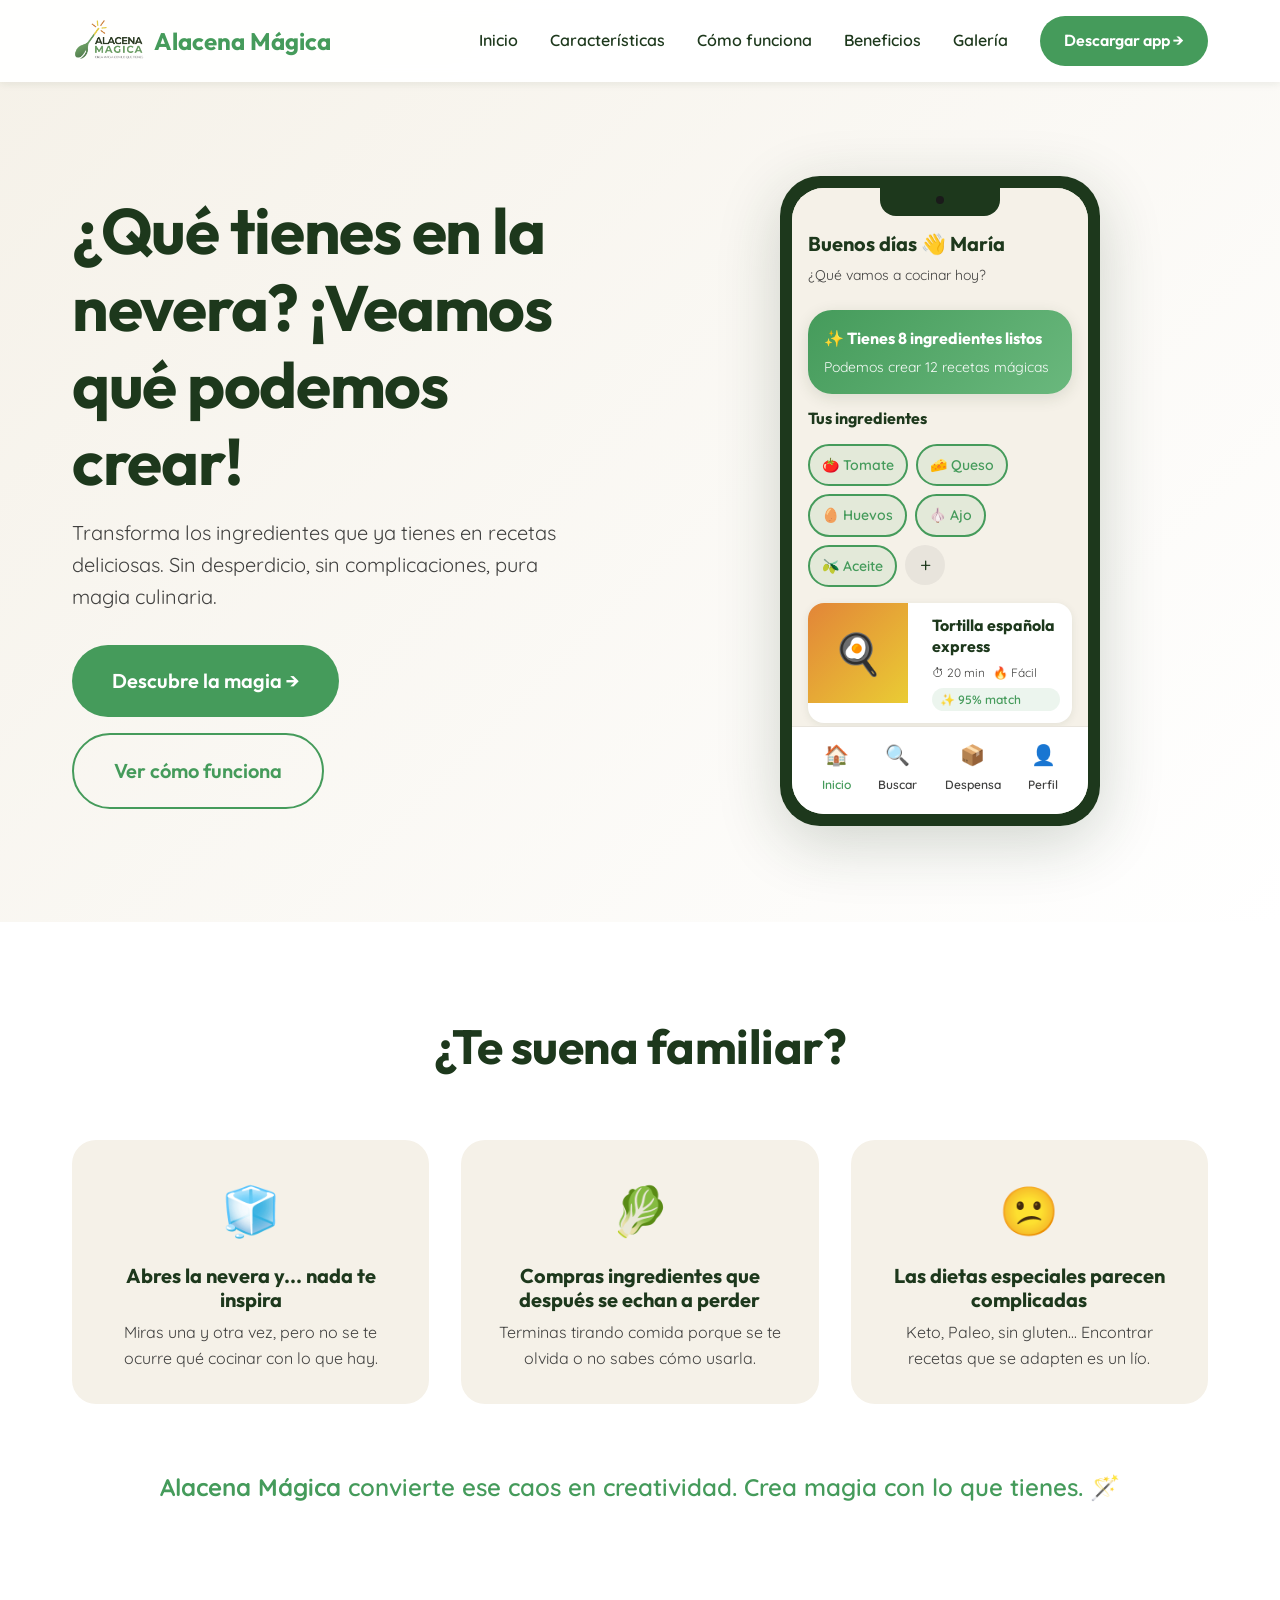
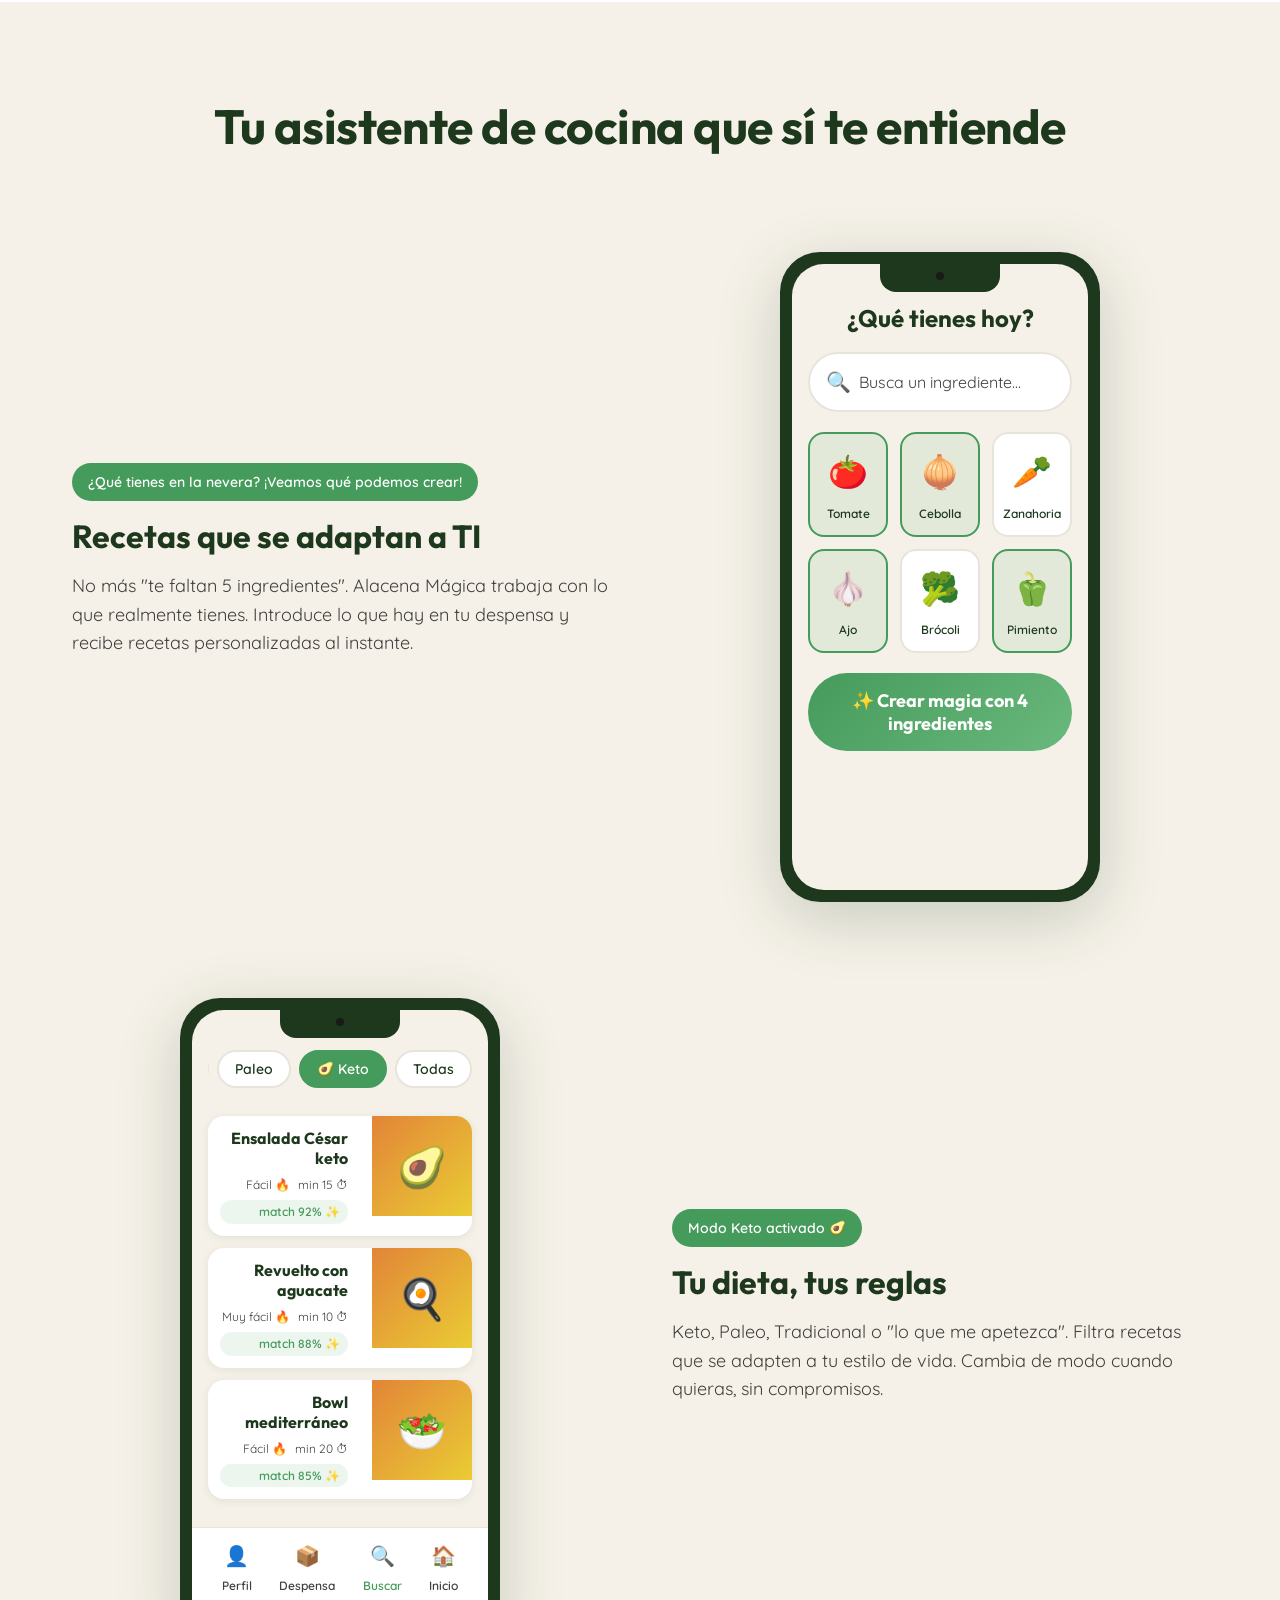
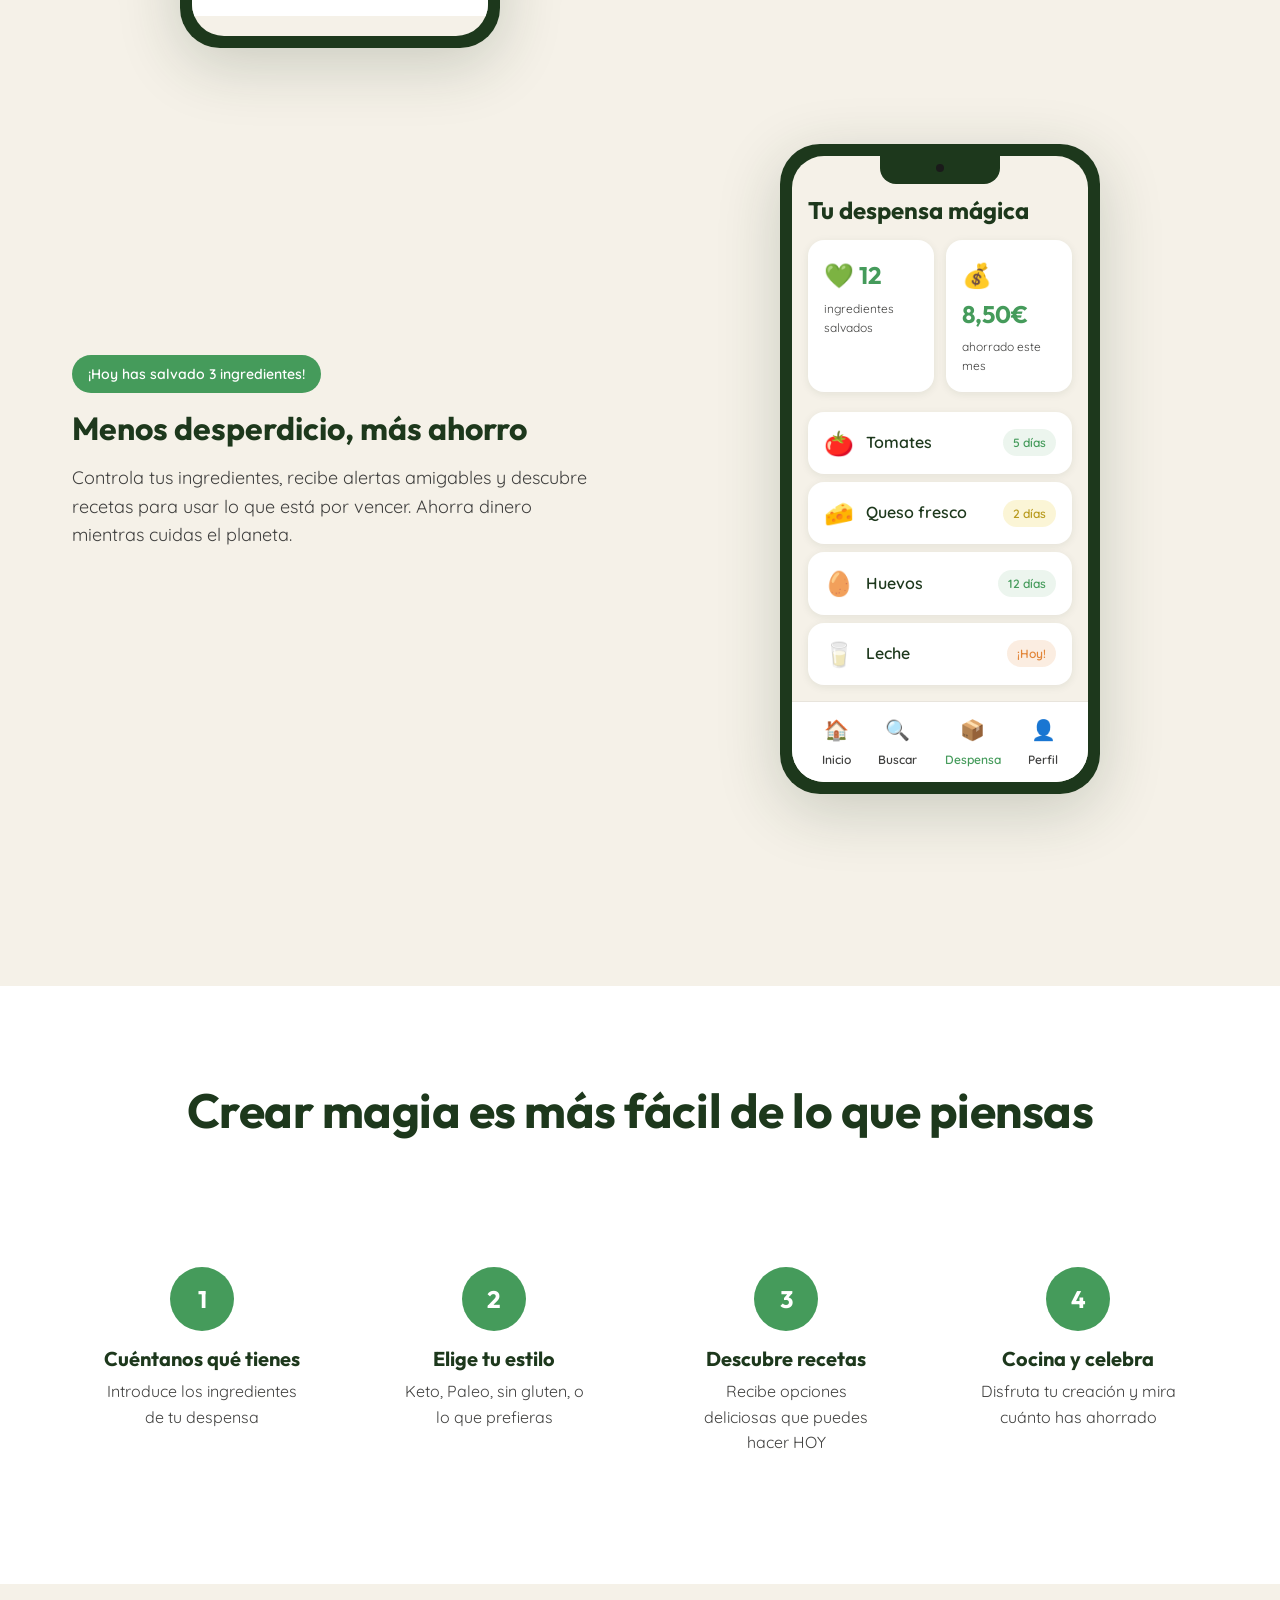
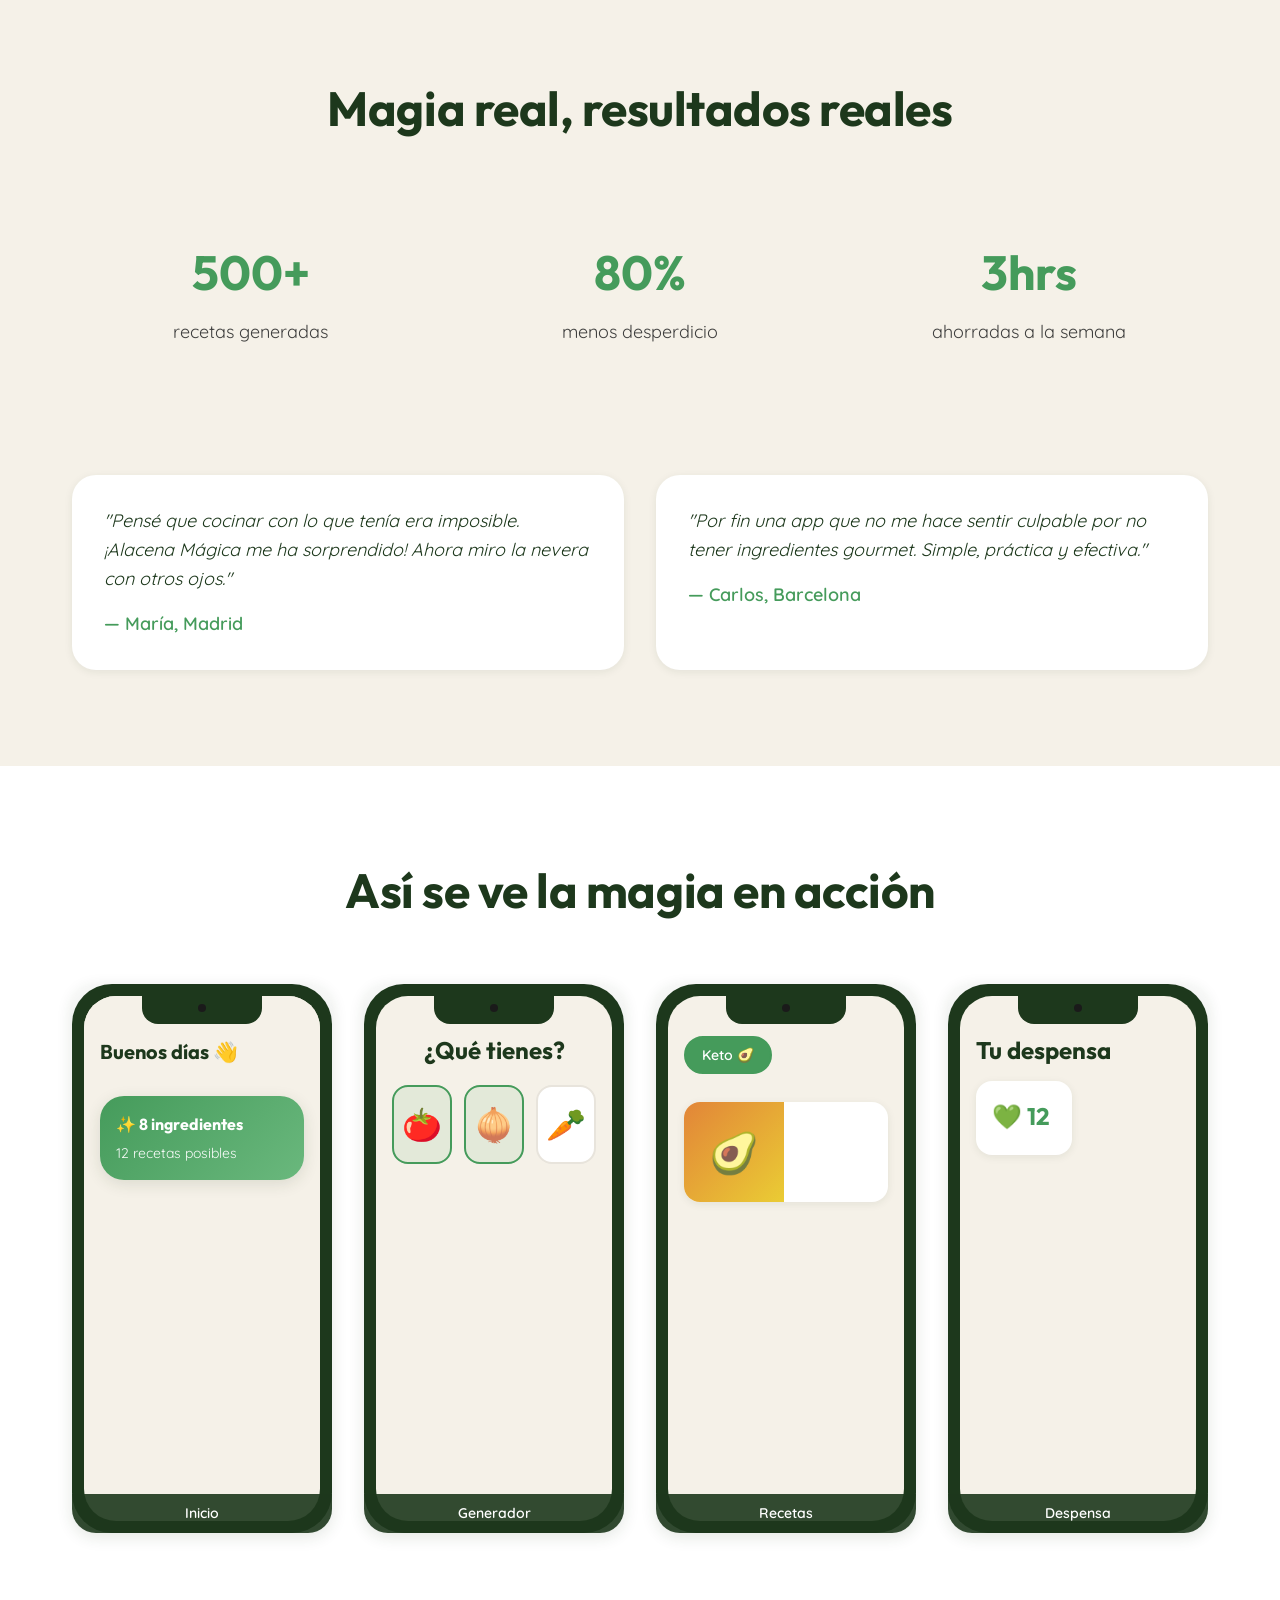
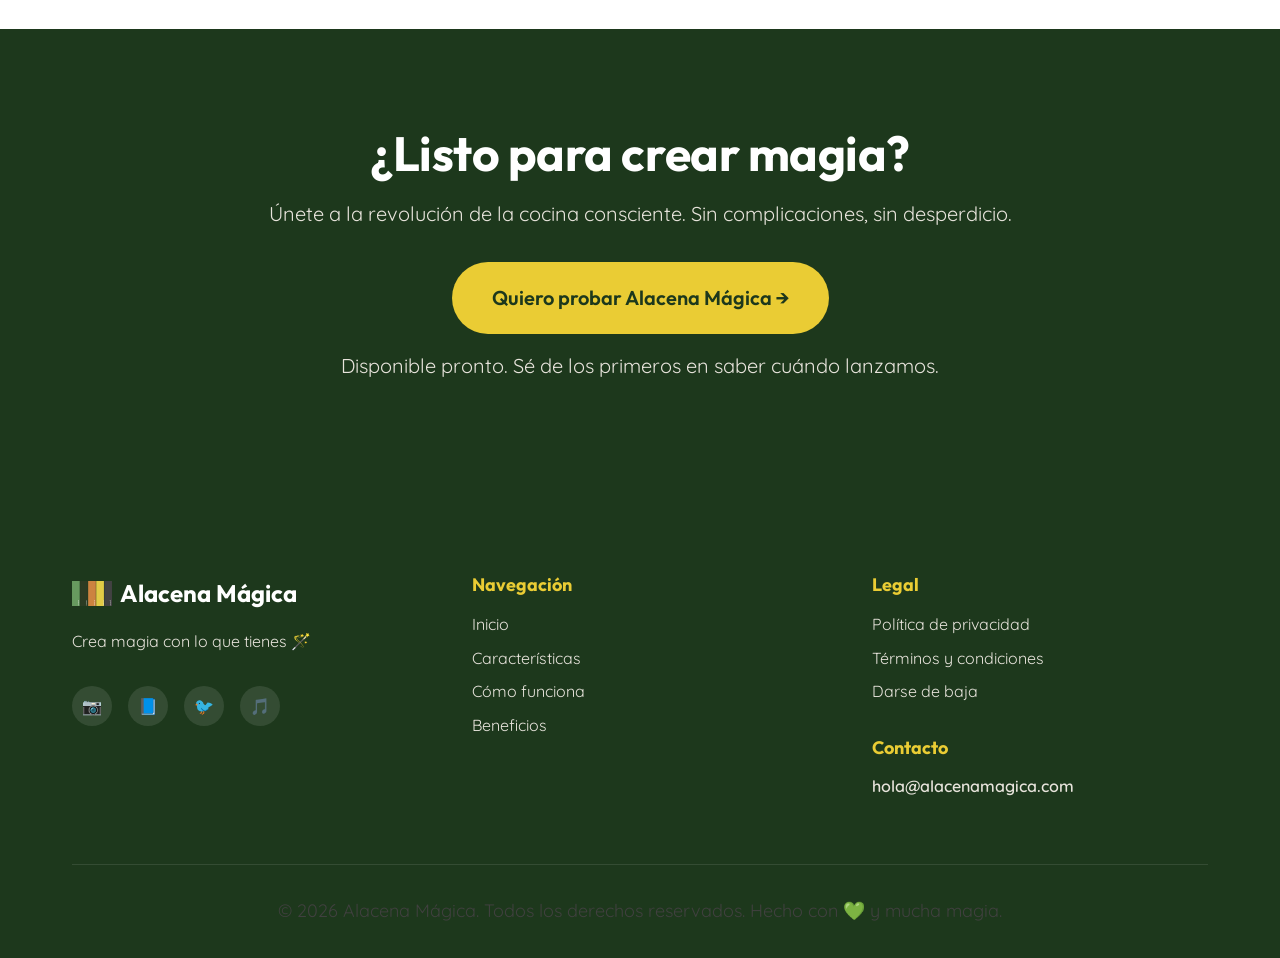
==== commit b676affb: "Update header logo and download button text - Replace header logo with new color version from assets" ====
--- a/index.html
+++ b/index.html
@@ -35,7 +35,7 @@
   <header class="header" role="banner">
     <nav class="nav" aria-label="Navegación principal">
       <a href="index.html" class="nav-logo" aria-label="Alacena Mágica - Inicio">
-        <img src="assets/logos/Alacena_Magica_Logo.svg" alt="Logo Alacena Mágica - Cuchara mágica" width="48" height="48">
+        <img src="assets/logos/Alacena_Magica_Alacena_Magica_Logo_Color.png" alt="Logo Alacena Mágica - Cuchara mágica" width="48" height="48">
         <span>Alacena Mágica</span>
       </a>
       
@@ -51,7 +51,7 @@
         <li><a href="#how-it-works" class="nav-link">Cómo funciona</a></li>
         <li><a href="#benefits" class="nav-link">Beneficios</a></li>
         <li><a href="#gallery" class="nav-link">Galería</a></li>
-        <li><a href="#final-cta" class="btn btn-primary btn-sm">Descubre la magia →</a></li>
+        <li><a href="#final-cta" class="btn btn-primary btn-sm">Descargar app →</a></li>
       </ul>
     </nav>
   </header>
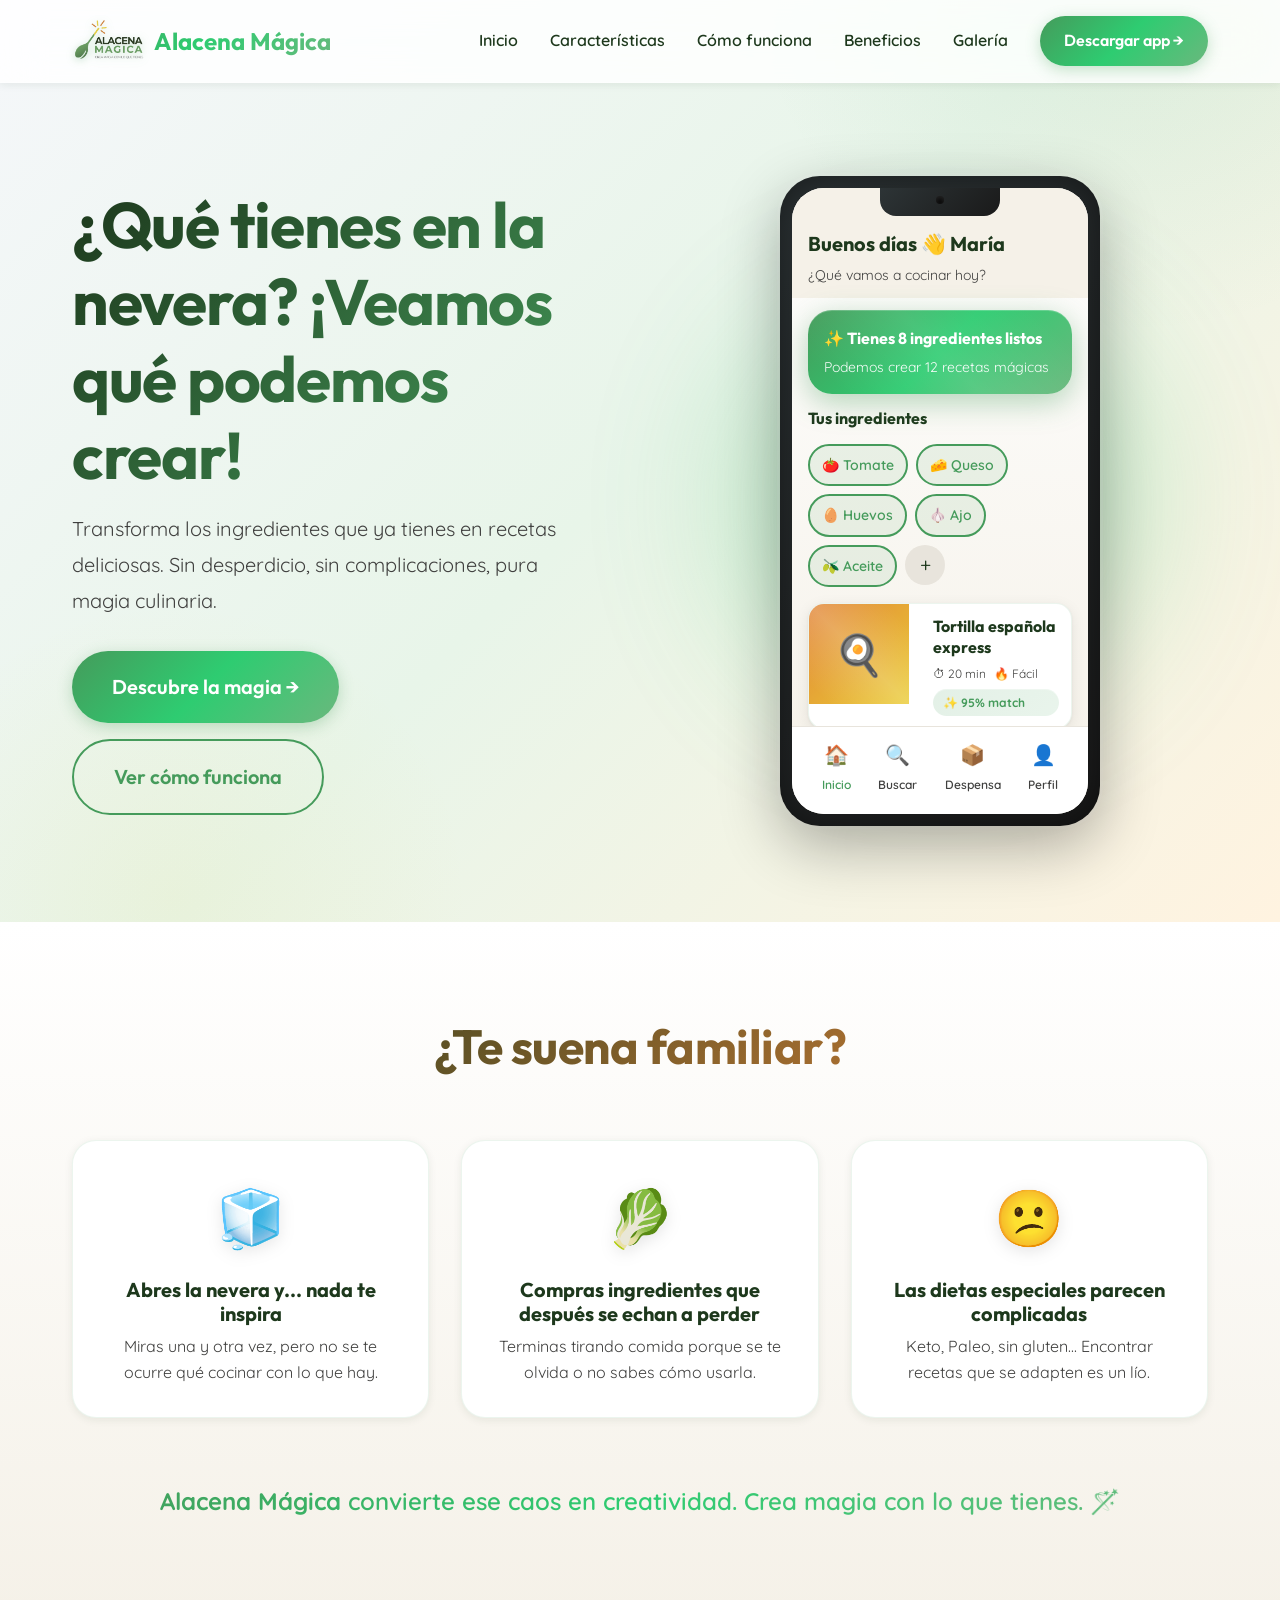
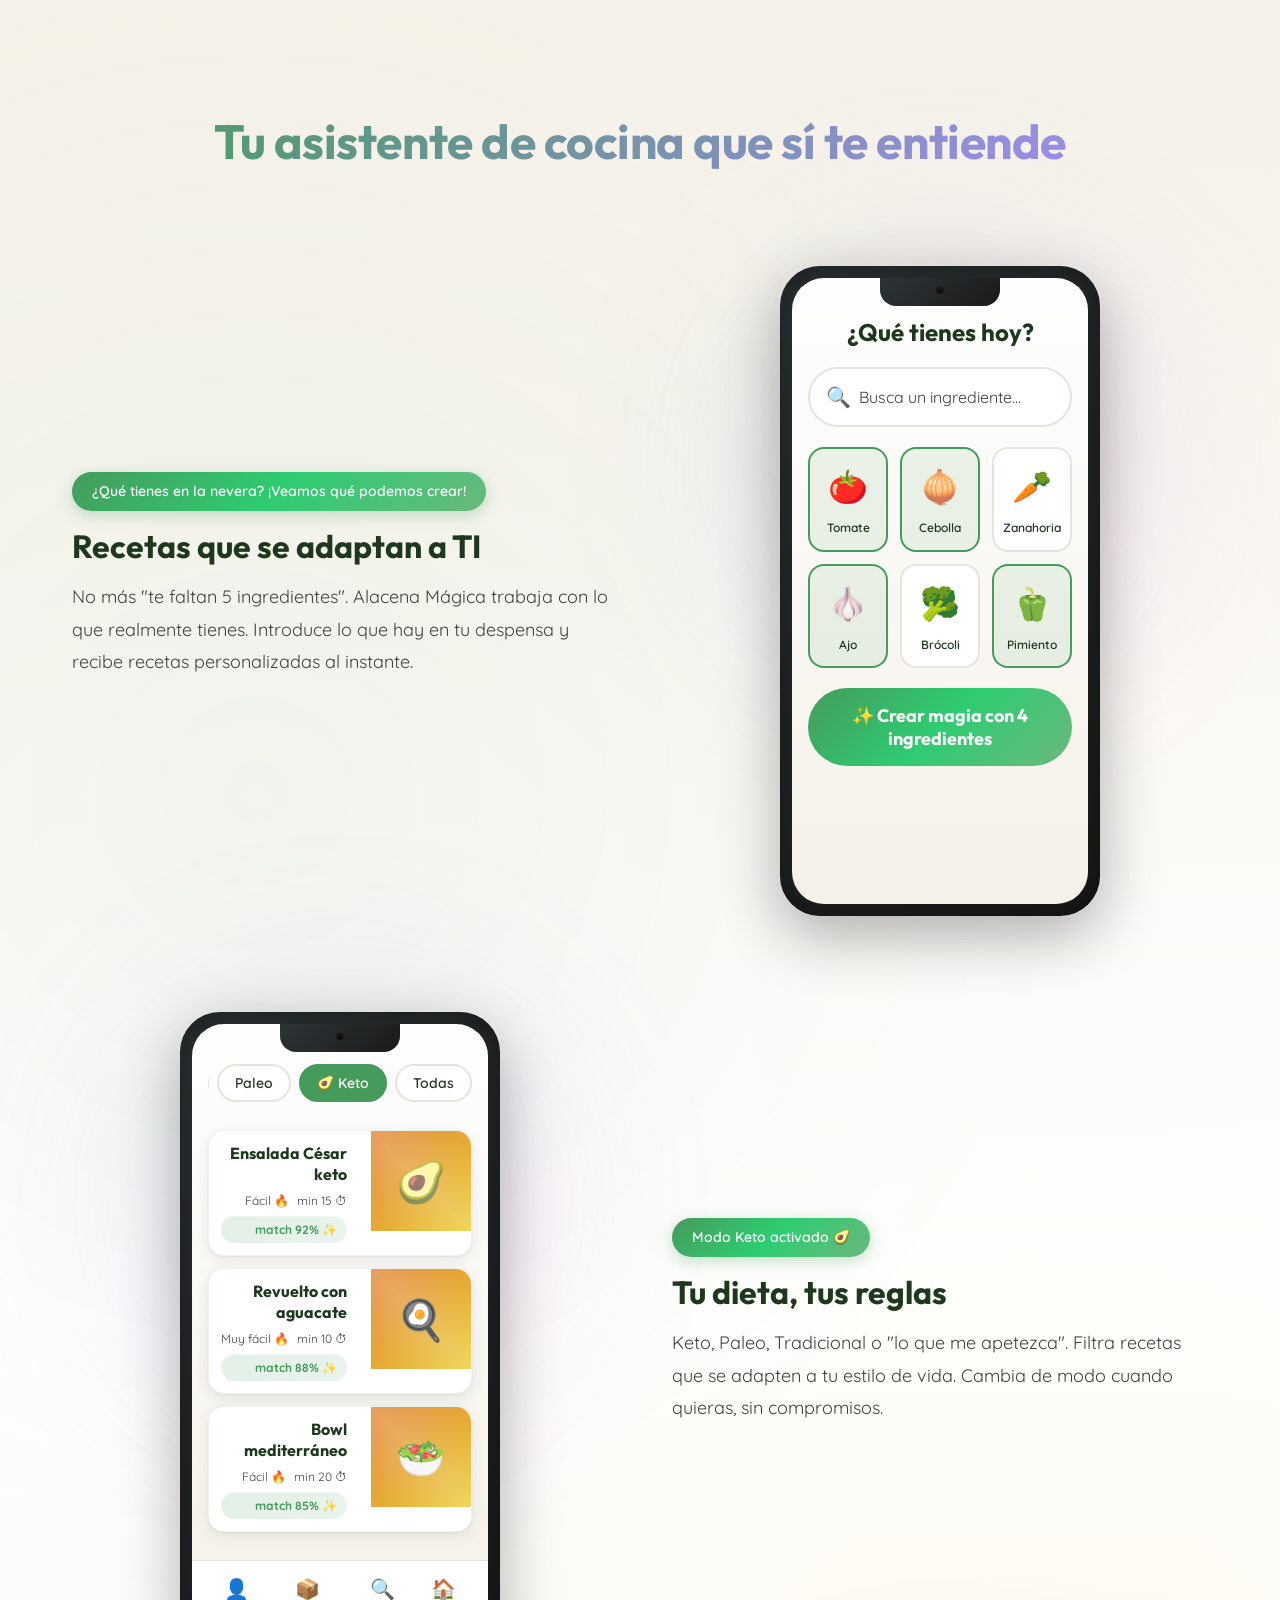
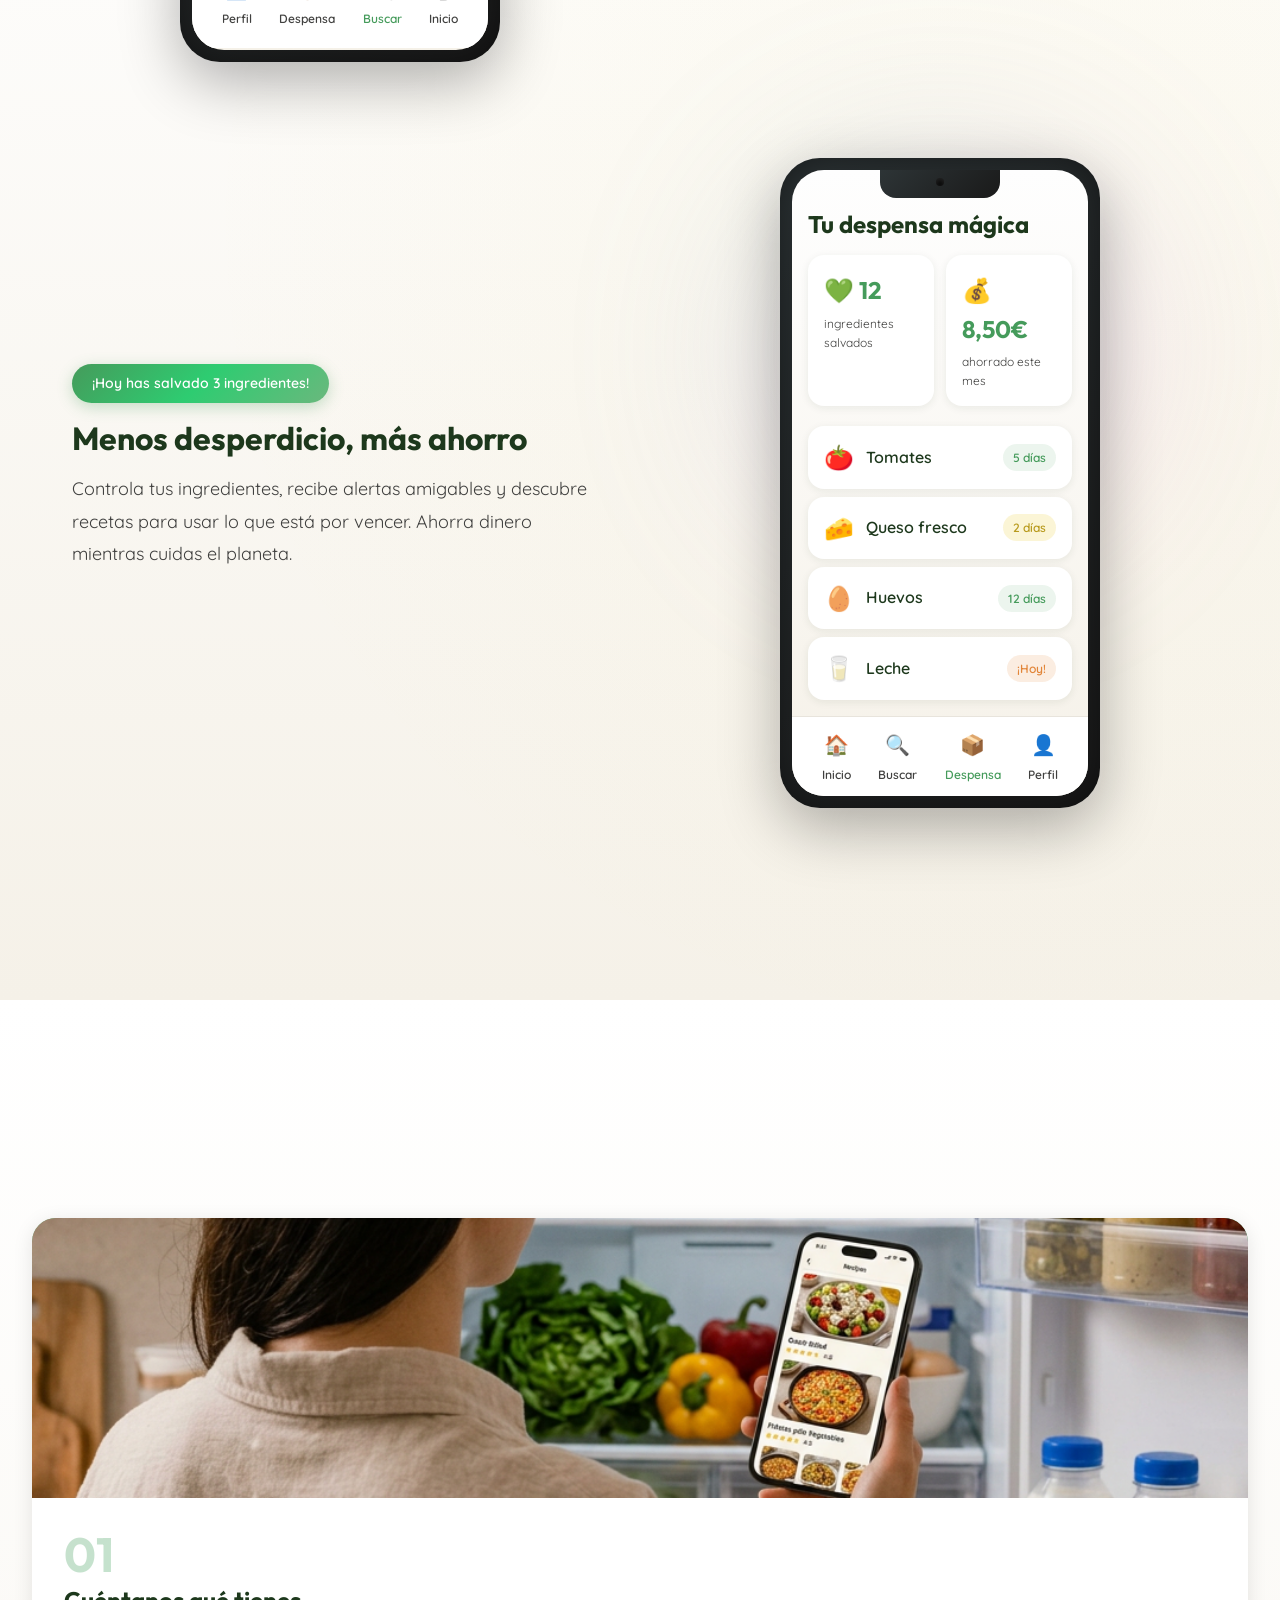
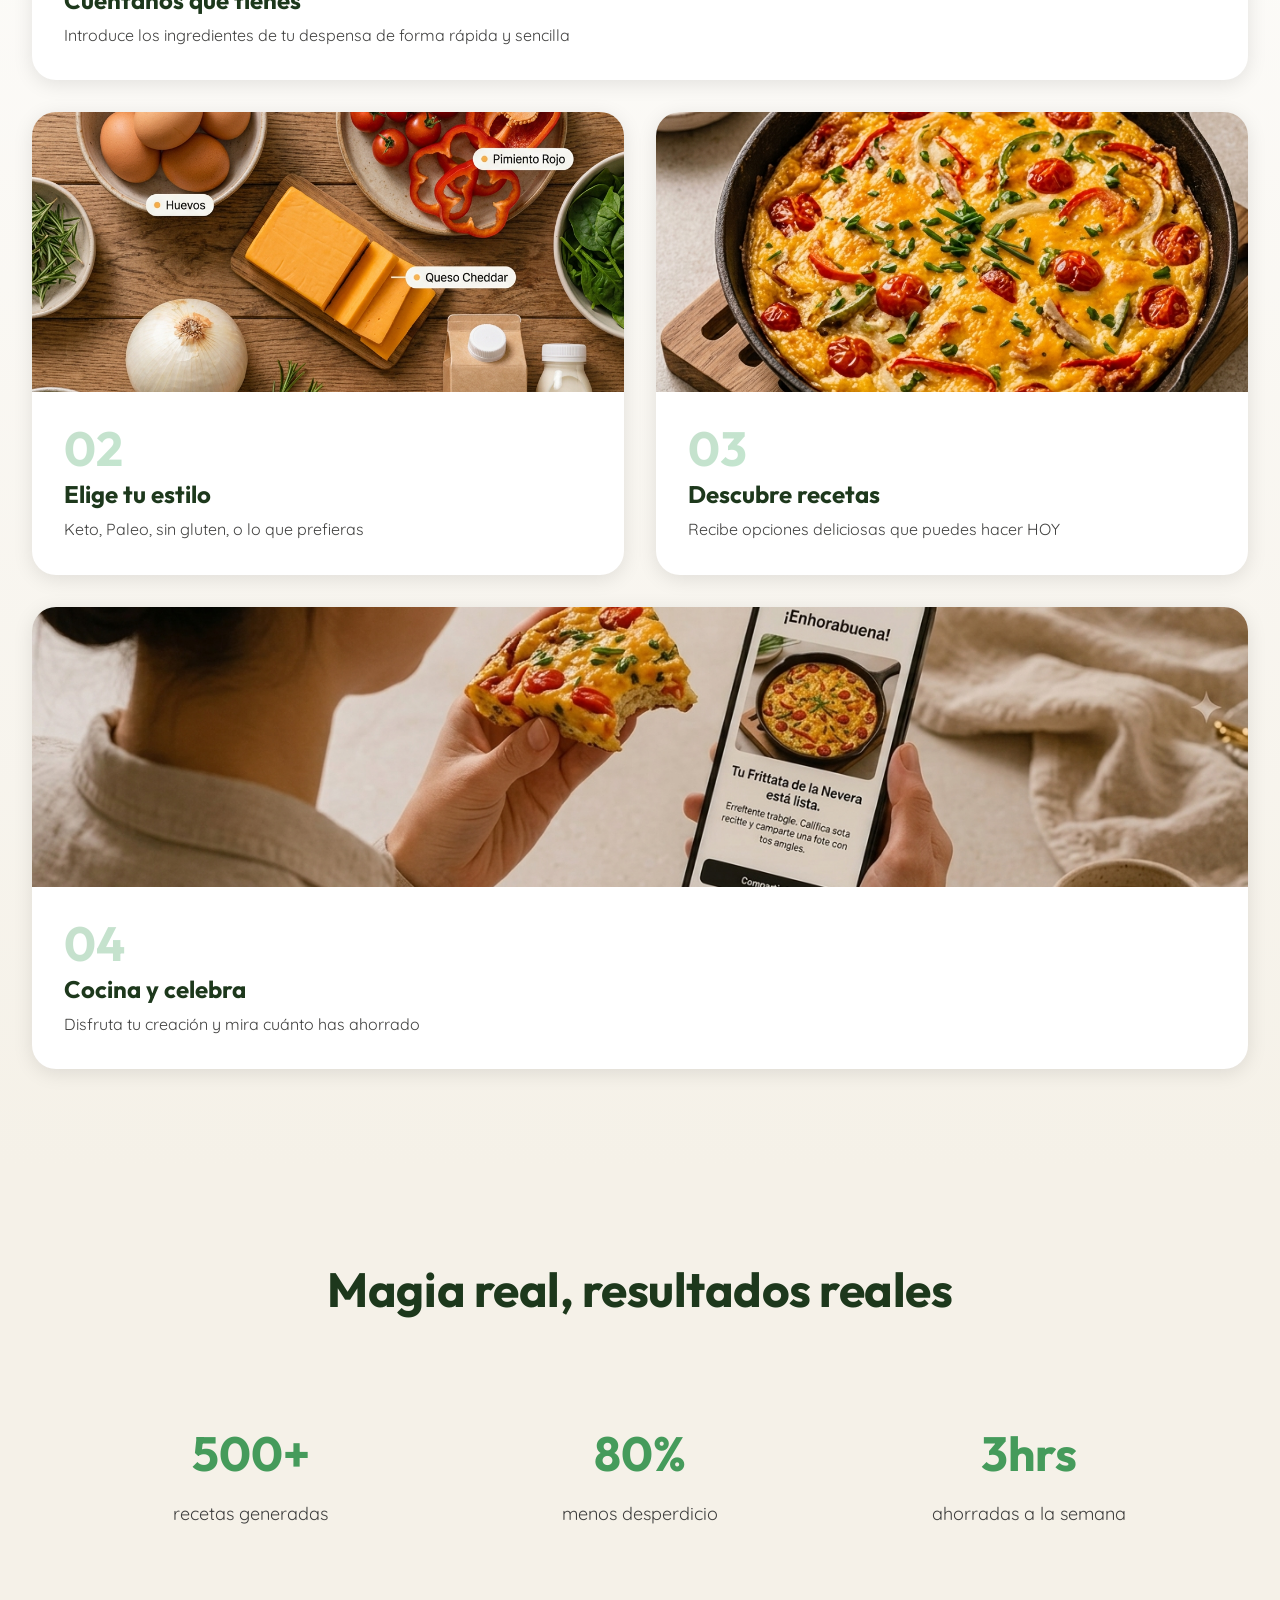
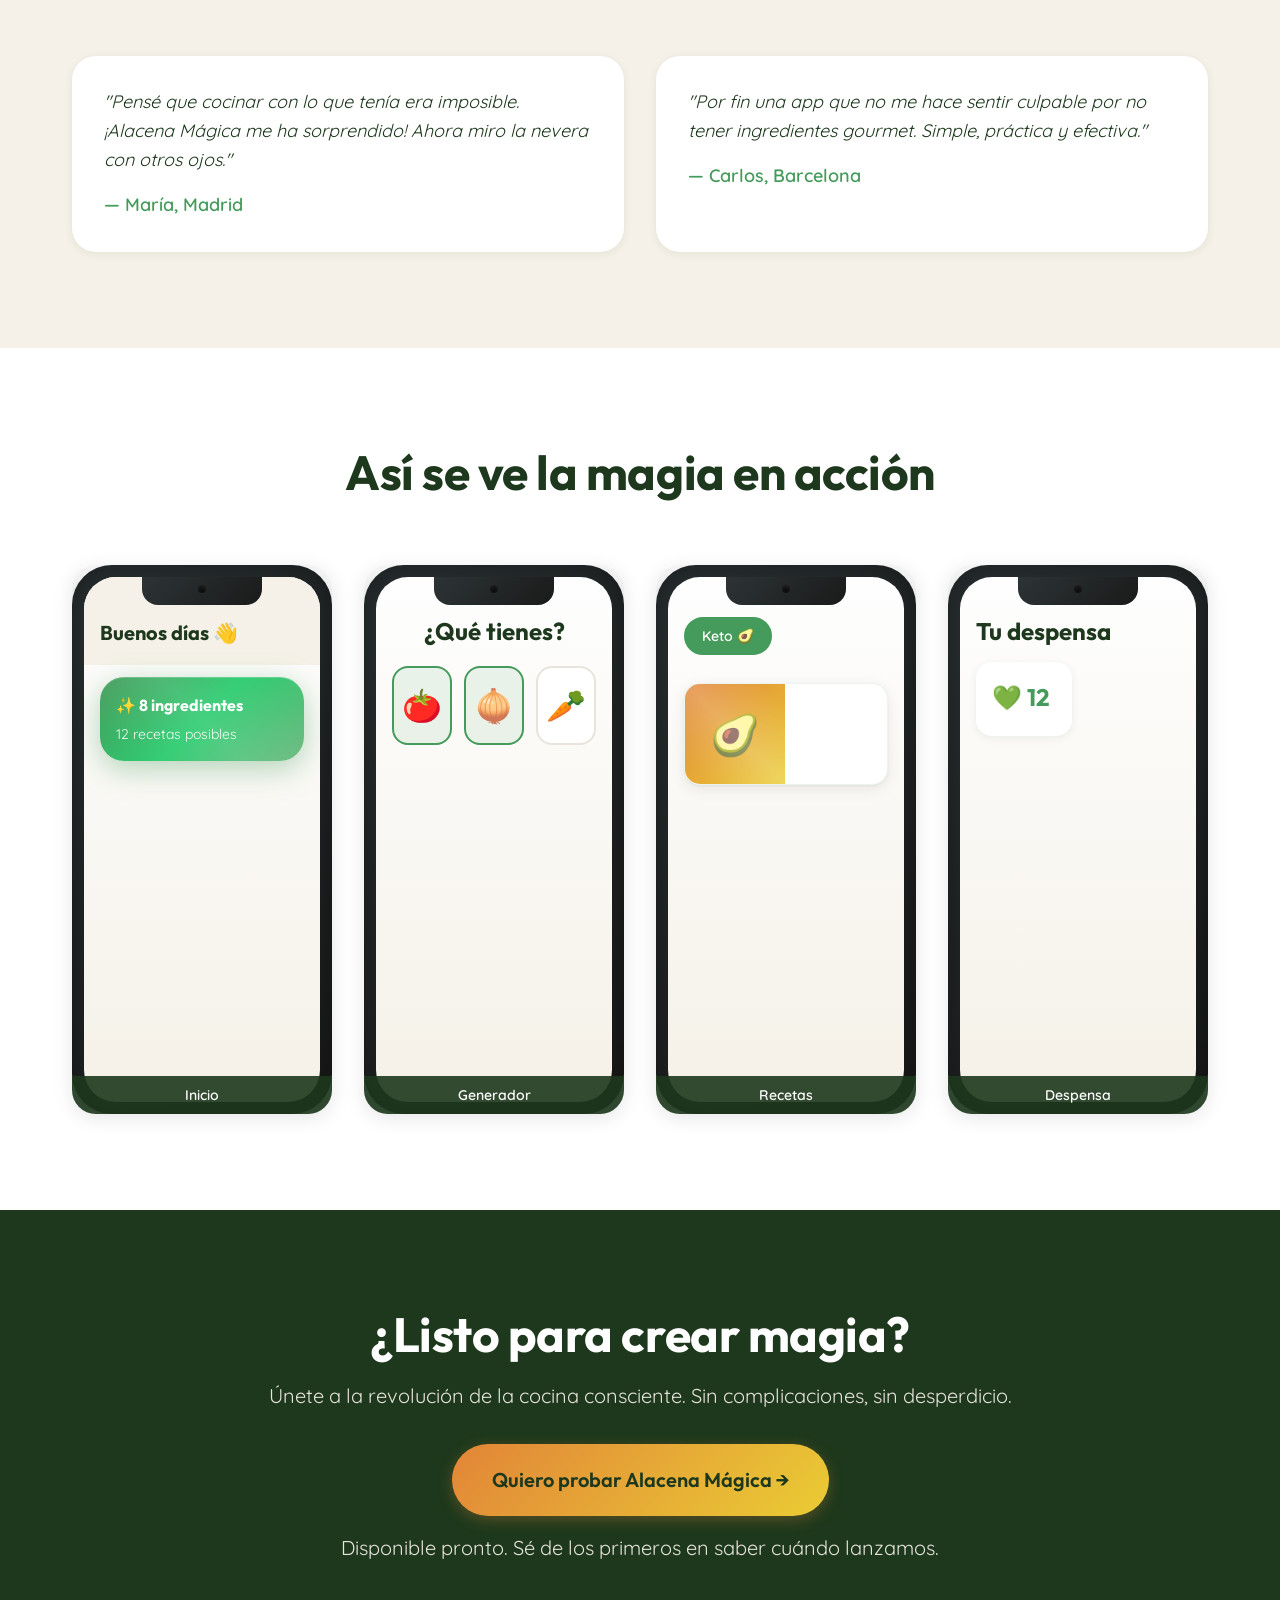
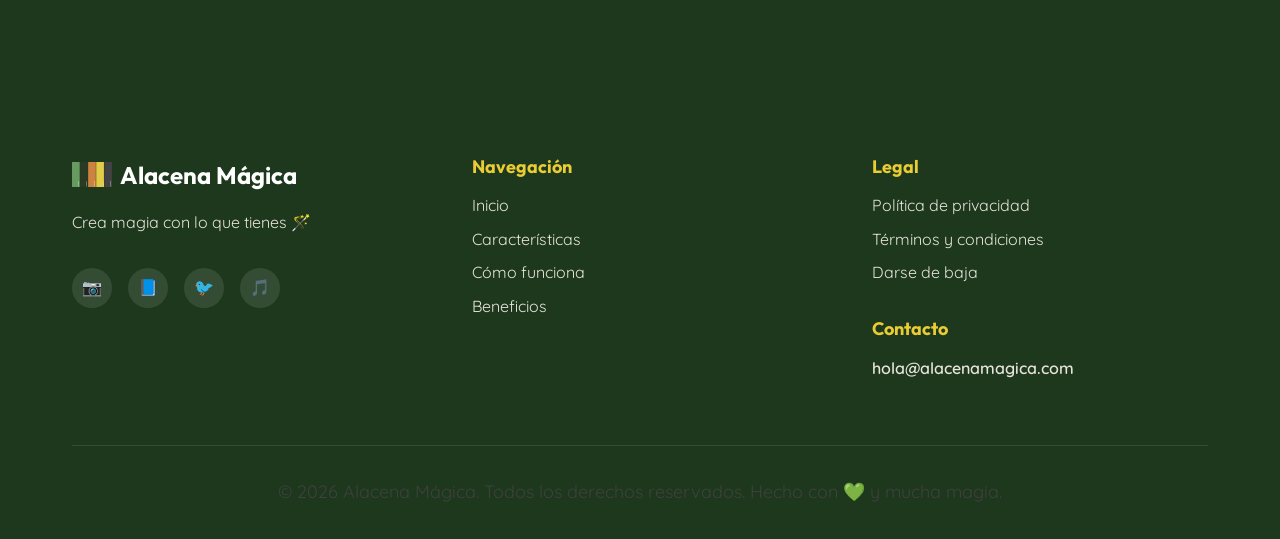
==== commit 34016906: "update branch" ====
--- a/index.html
+++ b/index.html
@@ -398,35 +398,59 @@
     </section>
     
     <!-- ═══════════════════════════════════════════════════
-         SECCIÓN 4: HOW IT WORKS
+         SECCIÓN 4: BENTO GRID - HOW IT WORKS
          ═══════════════════════════════════════════════════ -->
     <section id="how-it-works" class="how-it-works section" aria-labelledby="how-title">
-      <div class="container">
+      <div class="bento-container">
         <h2 id="how-title" class="how-title fade-in">Crear magia es más fácil de lo que piensas</h2>
         
-        <div class="how-steps">
-          <article class="how-step fade-in">
-            <div class="step-number">1</div>
-            <h3>Cuéntanos qué tienes</h3>
-            <p>Introduce los ingredientes de tu despensa</p>
-          </article>
-          
-          <article class="how-step fade-in">
-            <div class="step-number">2</div>
-            <h3>Elige tu estilo</h3>
-            <p>Keto, Paleo, sin gluten, o lo que prefieras</p>
-          </article>
-          
-          <article class="how-step fade-in">
-            <div class="step-number">3</div>
-            <h3>Descubre recetas</h3>
-            <p>Recibe opciones deliciosas que puedes hacer HOY</p>
-          </article>
-          
-          <article class="how-step fade-in">
-            <div class="step-number">4</div>
-            <h3>Cocina y celebra</h3>
-            <p>Disfruta tu creación y mira cuánto has ahorrado</p>
+        <div class="bento-grid">
+          <!-- Panel 1: Cuéntanos qué tienes -->
+          <article class="bento-panel bento-panel-large fade-in">
+            <div class="bento-image-wrapper">
+              <img src="images/1 - Alacena Magica.jpg" alt="Pantalla de selección de ingredientes de Alacena Mágica" loading="lazy">
+            </div>
+            <div class="bento-content">
+              <div class="bento-number">01</div>
+              <h3>Cuéntanos qué tienes</h3>
+              <p>Introduce los ingredientes de tu despensa de forma rápida y sencilla</p>
+            </div>
+          </article>
+          
+          <!-- Panel 2: Elige tu estilo -->
+          <article class="bento-panel fade-in">
+            <div class="bento-image-wrapper">
+              <img src="images/2 - Alacena Magica.jpg" alt="Selección de preferencias dietéticas en Alacena Mágica" loading="lazy">
+            </div>
+            <div class="bento-content">
+              <div class="bento-number">02</div>
+              <h3>Elige tu estilo</h3>
+              <p>Keto, Paleo, sin gluten, o lo que prefieras</p>
+            </div>
+          </article>
+          
+          <!-- Panel 3: Descubre recetas -->
+          <article class="bento-panel fade-in">
+            <div class="bento-image-wrapper">
+              <img src="images/3 - Alacena Magica.png" alt="Lista de recetas generadas por Alacena Mágica" loading="lazy">
+            </div>
+            <div class="bento-content">
+              <div class="bento-number">03</div>
+              <h3>Descubre recetas</h3>
+              <p>Recibe opciones deliciosas que puedes hacer HOY</p>
+            </div>
+          </article>
+          
+          <!-- Panel 4: Cocina y celebra -->
+          <article class="bento-panel bento-panel-large fade-in">
+            <div class="bento-image-wrapper">
+              <img src="images/4 - Alacena Magica.png" alt="Dashboard de estadísticas y logros en Alacena Mágica" loading="lazy">
+            </div>
+            <div class="bento-content">
+              <div class="bento-number">04</div>
+              <h3>Cocina y celebra</h3>
+              <p>Disfruta tu creación y mira cuánto has ahorrado</p>
+            </div>
           </article>
         </div>
       </div>
--- a/css/styles.css
+++ b/css/styles.css
@@ -1,23 +1,37 @@
 /* ═══════════════════════════════════════════════════
    VARIABLES CSS & CONFIGURACIÓN GLOBAL
-   Alacena Mágica - Design System
+   Alacena Mágica - Design System Modernizado
    ═══════════════════════════════════════════════════ */
 
 :root {
   /* Paleta de Colores */
   --verde-marca: #459b5b;
+  --verde-claro: #6ab87d;
+  --verde-brillante: #2ecc71;
   --verde-oscuro: #1d381c;
   --terracota: #e28538;
   --amarillo: #eacc34;
+  --amarillo-brillante: #f4d03f;
+  --rosa-suave: #ff6b9d;
+  --morado: #a78bfa;
   --gris-oscuro: #40403f;
   --crema: #f5f1e8;
   --blanco: #ffffff;
   --gris-claro: #e8e4dc;
   
-  /* Gradientes */
-  --gradiente-magico: linear-gradient(135deg, var(--verde-marca) 0%, #6ab87d 100%);
+  /* Gradientes Modernos */
+  --gradiente-magico: linear-gradient(135deg, var(--verde-marca) 0%, var(--verde-brillante) 50%, var(--verde-claro) 100%);
+  --gradiente-hero: linear-gradient(135deg, #f5f7fa 0%, #e8f5e9 50%, #fff3e0 100%);
   --gradiente-receta: linear-gradient(135deg, var(--terracota) 0%, var(--amarillo) 100%);
-  --gradiente-hero: linear-gradient(135deg, var(--crema) 0%, #fff 100%);
+  --gradiente-vibrante: linear-gradient(135deg, var(--verde-marca), var(--morado), var(--rosa-suave));
+  --gradiente-sunrise: linear-gradient(135deg, #ffecd2 0%, #fcb69f 100%);
+  --gradiente-ocean: linear-gradient(135deg, #667eea 0%, #764ba2 100%);
+  --gradiente-gold: linear-gradient(135deg, #f093fb 0%, #f5576c 50%, var(--amarillo) 100%);
+  
+  /* Glassmorphism */
+  --glass-bg: rgba(255, 255, 255, 0.25);
+  --glass-border: rgba(255, 255, 255, 0.18);
+  --glass-shadow: 0 8px 32px 0 rgba(31, 38, 135, 0.15);
   
   /* Tipografías */
   --font-display: 'Outfit', sans-serif;
@@ -37,16 +51,18 @@
   --radius-xl: 40px;
   --radius-full: 9999px;
   
-  /* Sombras */
+  /* Sombras Modernas */
   --shadow-sm: 0 2px 8px rgba(29, 56, 28, 0.08);
-  --shadow-md: 0 4px 16px rgba(29, 56, 28, 0.12);
-  --shadow-lg: 0 8px 32px rgba(29, 56, 28, 0.16);
-  --shadow-xl: 0 16px 64px rgba(29, 56, 28, 0.2);
+  --shadow-md: 0 4px 20px rgba(0, 0, 0, 0.1);
+  --shadow-lg: 0 10px 40px rgba(0, 0, 0, 0.15);
+  --shadow-xl: 0 20px 60px rgba(0, 0, 0, 0.2);
+  --shadow-glow: 0 0 40px rgba(69, 155, 91, 0.4);
+  --shadow-colorful: 0 10px 40px rgba(167, 139, 250, 0.3);
   
   /* Transiciones */
   --transition-fast: 0.2s ease;
-  --transition-normal: 0.3s ease;
-  --transition-slow: 0.5s ease;
+  --transition-normal: 0.3s cubic-bezier(0.4, 0, 0.2, 1);
+  --transition-slow: 0.5s cubic-bezier(0.4, 0, 0.2, 1);
   
   /* Z-index layers */
   --z-base: 1;
@@ -233,41 +249,61 @@
   font-size: 1.125rem;
   transition: all var(--transition-normal);
   white-space: nowrap;
+  position: relative;
+  overflow: hidden;
 }
 
 .btn-primary {
-  background-color: var(--verde-marca);
+  background: var(--gradiente-magico);
   color: var(--blanco);
+  box-shadow: 0 4px 15px rgba(69, 155, 91, 0.3);
 }
 
 .btn-primary:hover {
-  background-color: var(--verde-oscuro);
-  transform: translateY(-2px);
-  box-shadow: var(--shadow-md);
+  transform: translateY(-3px);
+  box-shadow: 0 8px 25px rgba(69, 155, 91, 0.4), var(--shadow-glow);
 }
 
 .btn-secondary {
   background-color: transparent;
   color: var(--verde-marca);
   border: 2px solid var(--verde-marca);
+  position: relative;
+  overflow: hidden;
+}
+
+.btn-secondary::before {
+  content: '';
+  position: absolute;
+  top: 0;
+  left: -100%;
+  width: 100%;
+  height: 100%;
+  background: var(--gradiente-magico);
+  transition: left var(--transition-normal);
+  z-index: -1;
 }
 
 .btn-secondary:hover {
-  background-color: var(--verde-marca);
   color: var(--blanco);
-  transform: translateY(-2px);
+  border-color: transparent;
+  transform: translateY(-3px);
+  box-shadow: 0 8px 25px rgba(69, 155, 91, 0.3);
+}
+
+.btn-secondary:hover::before {
+  left: 0;
 }
 
 .btn-accent {
-  background-color: var(--amarillo);
+  background: var(--gradiente-receta);
   color: var(--verde-oscuro);
+  box-shadow: 0 4px 15px rgba(226, 133, 56, 0.3);
 }
 
 .btn-accent:hover {
-  background-color: var(--terracota);
-  color: var(--blanco);
-  transform: translateY(-2px);
-  box-shadow: var(--shadow-md);
+  transform: translateY(-3px);
+  box-shadow: 0 8px 25px rgba(226, 133, 56, 0.4);
 }
 
 .btn-outline-light {
@@ -277,9 +313,10 @@
 }
 
 .btn-outline-light:hover {
-  background-color: var(--blanco);
-  color: var(--verde-oscuro);
-  transform: translateY(-2px);
+  background: var(--blanco);
+  color: var(--verde-marca);
+  transform: translateY(-3px);
+  box-shadow: 0 8px 25px rgba(255, 255, 255, 0.3);
 }
 
 .btn-lg {
@@ -302,14 +339,18 @@
   left: 0;
   width: 100%;
   z-index: var(--z-sticky);
-  background-color: rgba(255, 255, 255, 0.95);
-  backdrop-filter: blur(10px);
+  background: rgba(255, 255, 255, 0.85);
+  backdrop-filter: blur(20px) saturate(180%);
+  -webkit-backdrop-filter: blur(20px) saturate(180%);
   box-shadow: var(--shadow-sm);
   transition: all var(--transition-normal);
+  border-bottom: 1px solid rgba(255, 255, 255, 0.3);
 }
 
 .header.scrolled {
+  background: rgba(255, 255, 255, 0.95);
   box-shadow: var(--shadow-md);
+  border-bottom-color: rgba(69, 155, 91, 0.1);
 }
 
 .nav {
@@ -328,12 +369,26 @@
   font-family: var(--font-display);
   font-weight: 700;
   font-size: 1.5rem;
-  color: var(--verde-marca);
+  background: var(--gradiente-magico);
+  -webkit-background-clip: text;
+  background-clip: text;
+  -webkit-text-fill-color: transparent;
+  transition: transform var(--transition-fast);
+}
+
+.nav-logo:hover {
+  transform: scale(1.05);
 }
 
 .nav-logo img {
   height: 48px;
   width: auto;
+  filter: drop-shadow(0 2px 4px rgba(69, 155, 91, 0.3));
+  transition: filter var(--transition-fast);
+}
+
+.nav-logo img:hover {
+  filter: drop-shadow(0 4px 8px rgba(69, 155, 91, 0.5));
 }
 
 .nav-menu {
@@ -346,10 +401,27 @@
   font-weight: 600;
   color: var(--verde-oscuro);
   transition: color var(--transition-fast);
+  position: relative;
+  padding: 0.5rem 0;
+}
+
+.nav-link::after {
+  content: '';
+  position: absolute;
+  bottom: 0;
+  left: 0;
+  width: 0;
+  height: 2px;
+  background: var(--gradiente-magico);
+  transition: width var(--transition-normal);
 }
 
 .nav-link:hover {
   color: var(--verde-marca);
+}
+
+.nav-link:hover::after {
+  width: 100%;
 }
 
 .nav-toggle {
@@ -363,7 +435,7 @@
   display: block;
   width: 25px;
   height: 3px;
-  background-color: var(--verde-oscuro);
+  background: var(--gradiente-magico);
   border-radius: 2px;
   transition: all var(--transition-fast);
 }
@@ -389,6 +461,43 @@
   padding-bottom: var(--space-xl);
   background: var(--gradiente-hero);
   overflow: hidden;
+  position: relative;
+}
+
+.hero::before {
+  content: '';
+  position: absolute;
+  top: -50%;
+  right: -20%;
+  width: 800px;
+  height: 800px;
+  background: radial-gradient(circle, rgba(69, 155, 91, 0.1) 0%, transparent 70%);
+  border-radius: 50%;
+  animation: float 20s ease-in-out infinite;
+}
+
+.hero::after {
+  content: '';
+  position: absolute;
+  bottom: -30%;
+  left: -10%;
+  width: 600px;
+  height: 600px;
+  background: radial-gradient(circle, rgba(234, 204, 52, 0.08) 0%, transparent 70%);
+  border-radius: 50%;
+  animation: float 25s ease-in-out infinite reverse;
+}
+
+@keyframes float {
+  0%, 100% {
+    transform: translate(0, 0) rotate(0deg);
+  }
+  33% {
+    transform: translate(30px, -50px) rotate(120deg);
+  }
+  66% {
+    transform: translate(-20px, 30px) rotate(240deg);
+  }
 }
 
 .hero-grid {
@@ -396,6 +505,8 @@
   grid-template-columns: 1fr 1fr;
   gap: var(--space-lg);
   align-items: center;
+  position: relative;
+  z-index: 1;
 }
 
 .hero-content {
@@ -405,12 +516,17 @@
 .hero-title {
   margin-bottom: var(--space-sm);
   color: var(--verde-oscuro);
+  background: linear-gradient(135deg, var(--verde-oscuro) 0%, var(--verde-marca) 100%);
+  -webkit-background-clip: text;
+  background-clip: text;
+  -webkit-text-fill-color: transparent;
 }
 
 .hero-subtitle {
   font-size: 1.25rem;
   margin-bottom: var(--space-md);
   color: var(--gris-oscuro);
+  line-height: 1.8;
 }
 
 .hero-cta {
@@ -423,6 +539,31 @@
   display: flex;
   justify-content: center;
   align-items: center;
+  position: relative;
+}
+
+.hero-mockup::before {
+  content: '';
+  position: absolute;
+  width: 400px;
+  height: 400px;
+  background: var(--gradiente-magico);
+  border-radius: 50%;
+  filter: blur(80px);
+  opacity: 0.3;
+  z-index: -1;
+  animation: pulse 4s ease-in-out infinite;
+}
+
+@keyframes pulse {
+  0%, 100% {
+    transform: scale(1);
+    opacity: 0.3;
+  }
+  50% {
+    transform: scale(1.1);
+    opacity: 0.5;
+  }
 }
 
 /* ═══════════════════════════════════════════════════
@@ -430,12 +571,17 @@
    ═══════════════════════════════════════════════════ */
 
 .problem-solution {
-  background-color: var(--blanco);
+  background: linear-gradient(180deg, var(--blanco) 0%, var(--crema) 100%);
+  position: relative;
 }
 
 .problem-title {
   text-align: center;
   margin-bottom: var(--space-lg);
+  background: linear-gradient(135deg, var(--verde-oscuro) 0%, var(--terracota) 100%);
+  -webkit-background-clip: text;
+  background-clip: text;
+  -webkit-text-fill-color: transparent;
 }
 
 .problem-grid {
@@ -446,21 +592,47 @@
 }
 
 .problem-card {
-  background-color: var(--crema);
+  background: var(--blanco);
   padding: var(--space-md);
   border-radius: var(--radius-lg);
   text-align: center;
   transition: transform var(--transition-normal), box-shadow var(--transition-normal);
+  box-shadow: var(--shadow-sm);
+  border: 1px solid rgba(69, 155, 91, 0.1);
+  position: relative;
+  overflow: hidden;
+}
+
+.problem-card::before {
+  content: '';
+  position: absolute;
+  top: 0;
+  left: 0;
+  width: 100%;
+  height: 4px;
+  background: var(--gradiente-receta);
+  transform: scaleX(0);
+  transition: transform var(--transition-normal);
 }
 
 .problem-card:hover {
-  transform: translateY(-5px);
-  box-shadow: var(--shadow-md);
+  transform: translateY(-10px);
+  box-shadow: var(--shadow-lg), var(--shadow-glow);
+}
+
+.problem-card:hover::before {
+  transform: scaleX(1);
 }
 
 .problem-icon {
-  font-size: 3rem;
+  font-size: 3.5rem;
   margin-bottom: var(--space-sm);
+  filter: drop-shadow(0 4px 8px rgba(0, 0, 0, 0.1));
+  transition: transform var(--transition-fast);
+}
+
+.problem-card:hover .problem-icon {
+  transform: scale(1.2) rotate(10deg);
 }
 
 .problem-card h3 {
@@ -478,6 +650,10 @@
   font-size: 1.5rem;
   color: var(--verde-marca);
   font-weight: 600;
+  background: var(--gradiente-magico);
+  -webkit-background-clip: text;
+  background-clip: text;
+  -webkit-text-fill-color: transparent;
 }
 
 /* ═══════════════════════════════════════════════════
@@ -485,12 +661,32 @@
    ═══════════════════════════════════════════════════ */
 
 .features {
-  background-color: var(--crema);
+  background: linear-gradient(180deg, var(--crema) 0%, var(--blanco) 50%, var(--crema) 100%);
+  position: relative;
+}
+
+.features::before {
+  content: '';
+  position: absolute;
+  top: 0;
+  left: 0;
+  right: 0;
+  bottom: 0;
+  background-image: 
+    radial-gradient(circle at 20% 30%, rgba(69, 155, 91, 0.05) 0%, transparent 40%),
+    radial-gradient(circle at 80% 70%, rgba(234, 204, 52, 0.05) 0%, transparent 40%);
+  pointer-events: none;
 }
 
 .features-title {
   text-align: center;
   margin-bottom: var(--space-xl);
+  background: linear-gradient(135deg, var(--verde-marca) 0%, var(--morado) 100%);
+  -webkit-background-clip: text;
+  background-clip: text;
+  -webkit-text-fill-color: transparent;
+  position: relative;
+  z-index: 1;
 }
 
 .feature-block {
@@ -499,6 +695,8 @@
   gap: var(--space-lg);
   align-items: center;
   margin-bottom: var(--space-xl);
+  position: relative;
+  z-index: 1;
 }
 
 .feature-block.reverse {
@@ -512,75 +710,200 @@
 .feature-content h3 {
   margin-bottom: var(--space-sm);
   color: var(--verde-oscuro);
+  font-size: clamp(1.5rem, 3vw, 2rem);
 }
 
 .feature-content p {
   margin-bottom: var(--space-md);
+  line-height: 1.8;
 }
 
 .feature-microcopy {
-  display: inline-block;
-  background-color: var(--verde-marca);
+  display: inline-flex;
+  align-items: center;
+  gap: 0.5rem;
+  background: var(--gradiente-magico);
   color: var(--blanco);
-  padding: 0.5rem 1rem;
+  padding: 0.5rem 1.25rem;
   border-radius: var(--radius-full);
   font-weight: 600;
   font-size: 0.875rem;
   margin-bottom: var(--space-sm);
+  box-shadow: 0 4px 15px rgba(69, 155, 91, 0.3);
+  animation: float-badge 3s ease-in-out infinite;
+}
+
+@keyframes float-badge {
+  0%, 100% {
+    transform: translateY(0);
+  }
+  50% {
+    transform: translateY(-5px);
+  }
 }
 
 .feature-mockup {
   display: flex;
   justify-content: center;
-}
-
-/* ═══════════════════════════════════════════════════
-   HOW IT WORKS SECTION
+  position: relative;
+}
+
+.feature-mockup::before {
+  content: '';
+  position: absolute;
+  width: 380px;
+  height: 380px;
+  background: var(--gradiente-vibrante);
+  border-radius: 50%;
+  filter: blur(100px);
+  opacity: 0.2;
+  z-index: -1;
+  animation: rotate-gradient 20s linear infinite;
+}
+
+@keyframes rotate-gradient {
+  from {
+    transform: rotate(0deg);
+  }
+  to {
+    transform: rotate(360deg);
+  }
+}
+
+/* ═══════════════════════════════════════════════════
+   HOW IT WORKS SECTION - BENTO GRID
    ═══════════════════════════════════════════════════ */
 
 .how-it-works {
-  background-color: var(--blanco);
+  background: linear-gradient(180deg, var(--blanco) 0%, var(--crema) 100%);
+  padding: var(--space-xl) 0;
+}
+
+.bento-container {
+  max-width: 1400px;
+  margin: 0 auto;
+  padding: 0 var(--space-md);
 }
 
 .how-title {
   text-align: center;
-  margin-bottom: var(--space-xl);
-}
-
-.how-steps {
+  margin-bottom: var(--space-lg);
+  font-size: clamp(2rem, 5vw, 3rem);
+}
+
+/* Bento Grid Layout */
+.bento-grid {
   display: grid;
-  grid-template-columns: repeat(4, 1fr);
+  grid-template-columns: repeat(2, 1fr);
+  grid-template-rows: repeat(2, auto);
   gap: var(--space-md);
-}
-
-.how-step {
-  text-align: center;
+  width: 100%;
+}
+
+.bento-panel {
+  background: var(--blanco);
+  border-radius: var(--radius-lg);
+  overflow: hidden;
+  box-shadow: var(--shadow-md);
+  transition: all var(--transition-normal);
+  position: relative;
+  display: flex;
+  flex-direction: column;
+}
+
+.bento-panel:hover {
+  transform: translateY(-8px);
+  box-shadow: var(--shadow-xl), var(--shadow-glow);
+}
+
+/* Panel grande ocupa 2 columnas */
+.bento-panel-large {
+  grid-column: span 2;
+}
+
+.bento-image-wrapper {
+  width: 100%;
+  height: 280px;
+  overflow: hidden;
+  position: relative;
+  background: linear-gradient(135deg, var(--verde-claro) 0%, var(--verde-marca) 100%);
+}
+
+.bento-image-wrapper img {
+  width: 100%;
+  height: 100%;
+  object-fit: cover;
+  transition: transform var(--transition-slow);
+}
+
+.bento-panel:hover .bento-image-wrapper img {
+  transform: scale(1.05);
+}
+
+.bento-content {
   padding: var(--space-md);
-}
-
-.step-number {
-  display: flex;
-  align-items: center;
-  justify-content: center;
-  width: 64px;
-  height: 64px;
-  margin: 0 auto var(--space-sm);
-  background-color: var(--verde-marca);
-  color: var(--blanco);
-  border-radius: var(--radius-full);
+  flex: 1;
+  display: flex;
+  flex-direction: column;
+  gap: var(--space-xs);
+}
+
+.bento-number {
   font-family: var(--font-display);
+  font-size: 3rem;
   font-weight: 700;
+  background: var(--gradiente-magico);
+  -webkit-background-clip: text;
+  -webkit-text-fill-color: transparent;
+  background-clip: text;
+  line-height: 1;
+  opacity: 0.3;
+}
+
+.bento-content h3 {
+  font-family: var(--font-display);
   font-size: 1.5rem;
-}
-
-.how-step h3 {
-  font-size: 1.25rem;
-  margin-bottom: var(--space-xs);
+  font-weight: 700;
   color: var(--verde-oscuro);
-}
-
-.how-step p {
+  margin: 0;
+}
+
+.bento-content p {
   font-size: 1rem;
+  color: var(--gris-oscuro);
+  line-height: 1.6;
+  margin: 0;
+}
+
+/* Responsive - Mobile: una sola columna */
+@media (max-width: 768px) {
+  .bento-grid {
+    grid-template-columns: 1fr;
+    grid-template-rows: auto;
+  }
+  
+  .bento-panel-large {
+    grid-column: span 1;
+  }
+  
+  .bento-image-wrapper {
+    height: 220px;
+  }
+  
+  .bento-number {
+    font-size: 2.5rem;
+  }
+  
+  .bento-content h3 {
+    font-size: 1.25rem;
+  }
+}
+
+/* Tablet */
+@media (min-width: 769px) and (max-width: 1024px) {
+  .bento-image-wrapper {
+    height: 240px;
+  }
 }
 
 /* ═══════════════════════════════════════════════════
--- a/css/components.css
+++ b/css/components.css
@@ -11,11 +11,24 @@
   position: relative;
   width: 320px;
   height: 650px;
-  background-color: var(--verde-oscuro);
+  background: linear-gradient(135deg, #2d3436 0%, #1a1a1a 100%);
   border-radius: var(--radius-xl);
   padding: 12px;
-  box-shadow: var(--shadow-xl);
+  box-shadow: 
+    0 20px 60px rgba(0, 0, 0, 0.3),
+    0 0 0 3px rgba(255, 255, 255, 0.1),
+    inset 0 0 40px rgba(0, 0, 0, 0.5);
   margin: 0 auto;
+  transition: transform var(--transition-normal), box-shadow var(--transition-normal);
+}
+
+.phone-mockup:hover {
+  transform: translateY(-10px) scale(1.02);
+  box-shadow: 
+    0 30px 80px rgba(0, 0, 0, 0.4),
+    0 0 0 3px rgba(69, 155, 91, 0.3),
+    inset 0 0 40px rgba(0, 0, 0, 0.5),
+    var(--shadow-glow);
 }
 
 .phone-mockup::before {
@@ -26,7 +39,7 @@
   transform: translateX(-50%);
   width: 120px;
   height: 28px;
-  background-color: var(--verde-oscuro);
+  background: linear-gradient(135deg, #2d3436 0%, #1a1a1a 100%);
   border-bottom-left-radius: 16px;
   border-bottom-right-radius: 16px;
   z-index: 10;
@@ -40,16 +53,17 @@
   transform: translateX(-50%);
   width: 8px;
   height: 8px;
-  background-color: #1a1a1a;
+  background: #0a0a0a;
   border-radius: 50%;
   z-index: 11;
+  box-shadow: inset 0 2px 4px rgba(255, 255, 255, 0.1);
 }
 
 .phone-screen {
   position: relative;
   width: 100%;
   height: 100%;
-  background-color: var(--crema);
+  background: linear-gradient(180deg, #fefefe 0%, #f5f1e8 100%);
   border-radius: 32px;
   overflow: hidden;
   display: flex;
@@ -88,7 +102,45 @@
   background: var(--gradiente-magico);
   border-radius: var(--radius-lg);
   color: var(--blanco);
-  box-shadow: var(--shadow-md);
+  box-shadow: 
+    0 8px 30px rgba(69, 155, 91, 0.4),
+    inset 0 1px 0 rgba(255, 255, 255, 0.2);
+  position: relative;
+  overflow: hidden;
+  transition: transform var(--transition-normal), box-shadow var(--transition-normal);
+}
+
+.magic-card::before {
+  content: '';
+  position: absolute;
+  top: -50%;
+  left: -50%;
+  width: 200%;
+  height: 200%;
+  background: linear-gradient(
+    45deg,
+    transparent 30%,
+    rgba(255, 255, 255, 0.1) 50%,
+    transparent 70%
+  );
+  animation: shimmer 6s ease-in-out infinite;
+}
+
+@keyframes shimmer {
+  0% {
+    transform: translateX(-100%) rotate(45deg);
+  }
+  100% {
+    transform: translateX(100%) rotate(45deg);
+  }
+}
+
+.magic-card:hover {
+  transform: translateY(-5px);
+  box-shadow: 
+    0 15px 40px rgba(69, 155, 91, 0.5),
+    inset 0 1px 0 rgba(255, 255, 255, 0.2),
+    var(--shadow-glow);
 }
 
 .magic-card-title {
@@ -96,11 +148,15 @@
   font-size: 1rem;
   font-weight: 700;
   margin-bottom: 4px;
+  position: relative;
+  z-index: 1;
 }
 
 .magic-card-text {
   font-size: 0.875rem;
   opacity: 0.95;
+  position: relative;
+  z-index: 1;
 }
 
 /* ═══════════════════════════════════════════════════
@@ -176,17 +232,39 @@
 .recipe-card {
   display: flex;
   gap: 12px;
-  background-color: var(--blanco);
+  background: var(--blanco);
   border-radius: var(--radius-md);
   overflow: hidden;
-  box-shadow: var(--shadow-sm);
+  box-shadow: 
+    0 4px 15px rgba(0, 0, 0, 0.08),
+    0 1px 3px rgba(0, 0, 0, 0.05);
   margin-bottom: 12px;
-  transition: transform var(--transition-fast), box-shadow var(--transition-fast);
+  transition: transform var(--transition-normal), box-shadow var(--transition-normal);
+  border: 1px solid rgba(69, 155, 91, 0.1);
+  position: relative;
+}
+
+.recipe-card::before {
+  content: '';
+  position: absolute;
+  top: 0;
+  left: 0;
+  width: 4px;
+  height: 100%;
+  background: var(--gradiente-receta);
+  opacity: 0;
+  transition: opacity var(--transition-fast);
 }
 
 .recipe-card:hover {
-  transform: translateY(-2px);
-  box-shadow: var(--shadow-md);
+  transform: translateX(5px) translateY(-3px);
+  box-shadow: 
+    0 12px 35px rgba(0, 0, 0, 0.15),
+    0 0 20px rgba(69, 155, 91, 0.2);
+}
+
+.recipe-card:hover::before {
+  opacity: 1;
 }
 
 .recipe-thumbnail {
@@ -198,6 +276,24 @@
   align-items: center;
   justify-content: center;
   font-size: 2.5rem;
+  position: relative;
+  overflow: hidden;
+}
+
+.recipe-thumbnail::after {
+  content: '';
+  position: absolute;
+  top: -50%;
+  left: -50%;
+  width: 200%;
+  height: 200%;
+  background: linear-gradient(
+    45deg,
+    transparent 30%,
+    rgba(255, 255, 255, 0.2) 50%,
+    transparent 70%
+  );
+  animation: shimmer 8s ease-in-out infinite;
 }
 
 .recipe-info {
@@ -226,13 +322,16 @@
 }
 
 .recipe-match {
-  display: inline-block;
-  background-color: rgba(69, 155, 91, 0.1);
+  display: inline-flex;
+  align-items: center;
+  gap: 4px;
+  background: linear-gradient(135deg, rgba(69, 155, 91, 0.15) 0%, rgba(106, 184, 125, 0.15) 100%);
   color: var(--verde-marca);
-  padding: 2px 8px;
+  padding: 4px 10px;
   border-radius: var(--radius-full);
-  font-weight: 600;
+  font-weight: 700;
   font-size: 0.75rem;
+  box-shadow: inset 0 1px 0 rgba(255, 255, 255, 0.3);
 }
 
 /* ═══════════════════════════════════════════════════
